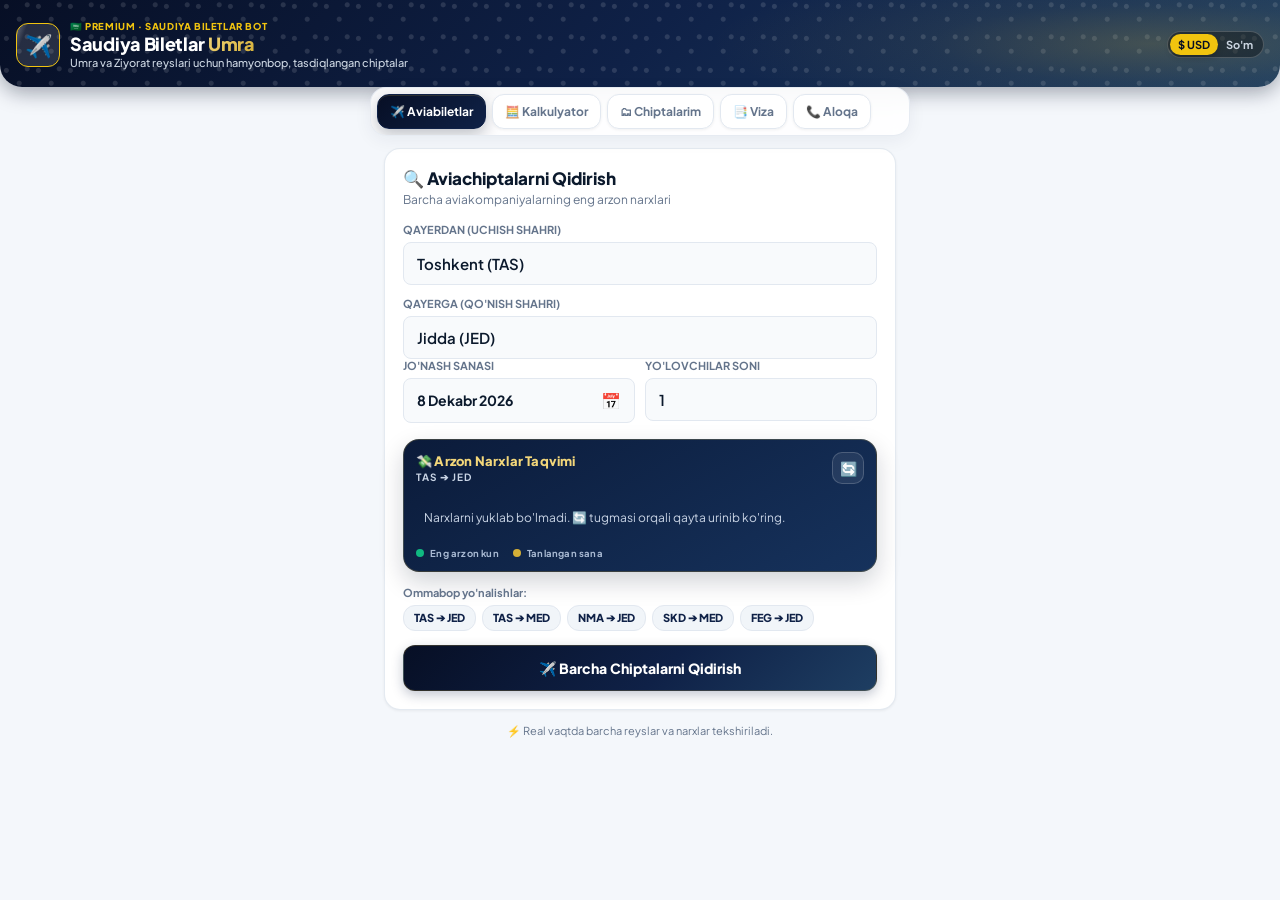
==== static/index.html @ fa8f6627 "feat: 11 aeroport avto-post, narxlar taqvimi, admin inline tugmalar va Mini App yangilanishlari 1. A" ====
<!DOCTYPE html>
<html lang="uz">
<head>
<meta charset="UTF-8">
<meta name="viewport" content="width=device-width, initial-scale=1.0, viewport-fit=cover">
<title>Saudiya Biletlar — Aviabilet & Viza</title>
<script src="https://telegram.org/js/telegram-web-app.js"></script>
<link rel="preconnect" href="https://fonts.googleapis.com">
<link rel="preconnect" href="https://fonts.gstatic.com" crossorigin>
<link href="https://fonts.googleapis.com/css2?family=Plus+Jakarta+Sans:wght@400;500;600;700;800&display=swap" rel="stylesheet">
<link rel="stylesheet" href="style.css?v=11">
</head>
<body class="tg-body">

  <!-- HEADER - Yangi Premium Dizayn v10 -->
  <header class="tg-header">
    <div class="tg-header-pattern"></div>
    <div class="tg-header-glow"></div>
    <div class="tg-header-inner">
      <div class="tg-badge">
        <span class="tg-badge-icon">✈️</span>
        <div class="tg-badge-shine"></div>
      </div>
      <div style="flex: 1;">
        <div class="tg-header-tag">🇸🇦 PREMIUM &middot; SAUDIYA BILETLAR BOT</div>
        <h1 class="tg-title">Saudiya Biletlar <span class="tg-title-gold">Umra</span></h1>
        <p class="tg-subtitle">Umra va Ziyorat reyslari uchun hamyonbop, tasdiqlangan chiptalar</p>
      </div>

      <!-- Valyuta O'zgartirgich (USD / UZS) -->
      <div class="tg-currency-toggle" id="currency-toggle" title="Valyutani almashtirish">
        <button class="tg-curr-btn active" data-curr="USD">$ USD</button>
        <button class="tg-curr-btn" data-curr="UZS">So'm</button>
      </div>
    </div>
  </header>

  <!-- 5 TA ASOSIY BO'LIM -->
  <nav class="tg-nav-tabs">
    <button class="tg-tab-btn active" data-tab="tab-search">✈️ Aviabiletlar</button>
    <button class="tg-tab-btn" data-tab="tab-calc">🧮 Kalkulyator</button>
    <button class="tg-tab-btn" data-tab="tab-orders">🗂 Chiptalarim</button>
    <button class="tg-tab-btn" data-tab="tab-visa">📑 Viza</button>
    <button class="tg-tab-btn" data-tab="tab-contacts">📞 Aloqa</button>
  </nav>

  <main id="app" class="tg-main">

    <!-- ==================== 1. AVIABILETLAR ==================== -->
    <div id="tab-search" class="tab-pane active">
      
      <!-- SCREEN 1: Qidiruv Formasi -->
      <section id="screen-search" class="tg-screen">
        <div class="tg-card">
          <div class="tg-card-header">
            <h2 class="tg-card-title">🔍 Aviachiptalarni Qidirish</h2>
            <p class="tg-text-muted">Barcha aviakompaniyalarning eng arzon narxlari</p>
          </div>

          <label class="tg-label">Qayerdan (Uchish shahri)</label>
          <div class="tg-autocomplete">
            <input id="origin" type="text" class="tg-input" placeholder="Toshkent (TAS)" autocomplete="off">
            <input type="hidden" id="origin_code" value="TAS">
            <div id="origin_suggestions" class="tg-suggestions hidden"></div>
          </div>

          <label class="tg-label">Qayerga (Qo'nish shahri)</label>
          <div class="tg-autocomplete">
            <input id="destination" type="text" class="tg-input" placeholder="Jidda (JED)" autocomplete="off">
            <input type="hidden" id="destination_code" value="JED">
            <div id="destination_suggestions" class="tg-suggestions hidden"></div>
          </div>

          <div class="tg-grid-2">
            <div>
              <label class="tg-label">Jo'nash sanasi</label>
              <div class="tg-cal-wrap" id="depart_cal_wrap">
                <button type="button" class="tg-cal-trigger" id="depart_cal_trigger" aria-label="Taqvimni ochish">
                  <span id="depart_cal_label">Sanani tanlang</span>
                  <span class="tg-cal-ico">📅</span>
                </button>
                <div class="tg-cal-dropdown hidden" id="depart_cal"></div>
                <input type="hidden" id="depart_date">
              </div>
            </div>
            <div>
              <label class="tg-label">Yo'lovchilar soni</label>
              <input id="passengers" type="number" min="1" max="9" value="1" class="tg-input">
            </div>
          </div>

          <!-- ARZON NARXLAR TAQVIMI (gorizontal) -->
          <div class="pc-wrap" id="price-calendar-wrap">
            <div class="pc-head">
              <div>
                <span class="pc-title">💸 Arzon Narxlar Taqvimi</span>
                <span class="pc-sub" id="pc-route-label">TAS ➔ JED</span>
              </div>
              <button type="button" class="pc-refresh" id="pc-refresh" title="Taqvimni yangilash">🔄</button>
            </div>
            <div class="pc-strip" id="price-calendar">
              <div class="pc-loading">⏳ Narxlar yuklanmoqda...</div>
            </div>
            <div class="pc-legend">
              <span><i class="pc-dot cheap"></i> Eng arzon kun</span>
              <span><i class="pc-dot sel"></i> Tanlangan sana</span>
            </div>
          </div>

          <!-- Tezkor tanlov tugmalari -->
          <div class="tg-quick-routes">
            <span class="tg-quick-label">Ommabop yo'nalishlar:</span>
            <div class="tg-quick-chips">
              <button type="button" class="tg-chip" onclick="setRoute('TAS', 'Toshkent', 'JED', 'Jidda')">TAS ➔ JED</button>
              <button type="button" class="tg-chip" onclick="setRoute('TAS', 'Toshkent', 'MED', 'Madina')">TAS ➔ MED</button>
              <button type="button" class="tg-chip" onclick="setRoute('NMA', 'Namangan', 'JED', 'Jidda')">NMA ➔ JED</button>
              <button type="button" class="tg-chip" onclick="setRoute('SKD', 'Samarqand', 'MED', 'Madina')">SKD ➔ MED</button>
              <button type="button" class="tg-chip" onclick="setRoute('FEG', 'Farg`ona', 'JED', 'Jidda')">FEG ➔ JED</button>
            </div>
          </div>

          <button id="btn-search" class="tg-btn-primary">
            <span>✈️ Barcha Chiptalarni Qidirish</span>
          </button>
        </div>

        <p class="tg-hint">⚡️ Real vaqtda barcha reyslar va narxlar tekshiriladi.</p>
      </section>

      <!-- SCREEN 2: Ko'p sonli chiptalar natijasi -->
      <section id="screen-results" class="tg-screen hidden">
        <div class="tg-results-header">
          <button class="tg-back" data-back="screen-search">← Qidiruvga qaytish</button>
          <div id="results-count-badge" class="tg-results-count">Mavjud reyslar</div>
        </div>

        <div id="results-list" class="tg-list"></div>

        <div id="results-empty" class="tg-empty hidden">
          <div class="empty-icon">✈️</div>
          <h3>Ushbu sanada reyslar topilmadi</h3>
          <p>Boshqa sanani tanlang yoki operatorimiz bilan bog'laning:</p>
          <a href="https://t.me/nuriddinovdfg" target="_blank" class="tg-btn-secondary" style="display:inline-block; margin-top:12px; text-decoration:none;">💬 Adminga Yozish (@nuriddinovdfg)</a>
        </div>
      </section>

      <!-- SCREEN 3: Pasport -->
      <section id="screen-passport" class="tg-screen hidden">
        <button class="tg-back" data-back="screen-results">← Reyslarga qaytish</button>
        <div class="tg-card" id="selected-flight-summary"></div>

        <div class="tg-card">
          <h2 class="tg-card-title">🛂 Yo'lovchi Pasport Ma'lumotlari</h2>
          <p class="tg-text-muted" style="margin-bottom: 12px;">Xorijga chiqish (zagran) pasportingizni kiriting:</p>

          <div class="tg-grid-2">
            <div>
              <label class="tg-label">Ism (Lotincha)</label>
              <input id="p_first_name" class="tg-input" placeholder="ALISHER" style="text-transform: uppercase;">
            </div>
            <div>
              <label class="tg-label">Familiya (Lotincha)</label>
              <input id="p_last_name" class="tg-input" placeholder="QODIROV" style="text-transform: uppercase;">
            </div>
          </div>

          <div class="tg-grid-2">
            <div>
              <label class="tg-label">Pasport seriya/raqam</label>
              <input id="p_number" class="tg-input" placeholder="FA1234567" style="text-transform: uppercase;">
            </div>
            <div>
              <label class="tg-label">Tug'ilgan yil</label>
              <input id="p_birth_year" type="number" class="tg-input" placeholder="1990">
            </div>
          </div>

          <label class="tg-label">Pasport amal qilish muddati</label>
          <div class="tg-cal-wrap" id="expiry_cal_wrap">
            <button type="button" class="tg-cal-trigger" id="expiry_cal_trigger" aria-label="Pasport muddati taqvimi">
              <span id="expiry_cal_label">Sanani tanlang</span>
              <span class="tg-cal-ico">📅</span>
            </button>
            <div class="tg-cal-dropdown hidden" id="expiry_cal"></div>
            <input type="hidden" id="p_expiry">
          </div>

          <button id="btn-to-payment" class="tg-btn-primary">Davom etish (To'lovga o'tish) ➔</button>
        </div>
      </section>

      <!-- SCREEN 4: To'lov -->
      <section id="screen-payment" class="tg-screen hidden">
        <button class="tg-back" data-back="screen-passport">← Pasportga qaytish</button>
        <div class="tg-card">
          <h2 class="tg-card-title">💳 To'lovni Amalga Oshirish</h2>
          <p class="tg-text">Quyidagi karta hisobiga to'lov qiling va chek skrinshotini yuklang:</p>
          
          <div class="card-3d-scene" id="card-3d-scene">
            <div class="card-3d" id="card-3d">
              <div class="card-3d-shine"></div>
              <div class="card-3d-top">
                <span class="card-3d-bank">SAUDIYA BILETLAR</span>
                <span class="card-3d-scheme">UZCARD / HUMO</span>
              </div>
              <div class="card-3d-chip-row">
                <div class="card-3d-chip"></div>
                <div class="card-3d-wave" aria-hidden="true">
                  <span></span><span></span><span></span>
                </div>
              </div>
              <div class="card-3d-number" id="card-number">8600 0000 0000 0000</div>
              <div class="card-3d-bottom">
                <div>
                  <div class="card-3d-mini">KARTA EGASI</div>
                  <div class="card-3d-owner" id="card-owner">SAUDIYA BILETLAR</div>
                </div>
                <div class="card-3d-valid">
                  <div class="card-3d-mini">AMAL QILADI</div>
                  <div>12/30</div>
                </div>
              </div>
            </div>
          </div>
          <p class="tg-hint" style="margin-top:8px;">Kartani barmoq bilan siljitib 3D ko‘rinishda ko‘ring.</p>

          <!-- KARTA RAQAMINI NUSXALASH -->
          <div class="copy-row">
            <div class="copy-field">
              <span class="copy-label">KARTA RAQAMI</span>
              <strong id="copy-card-number">8600 0000 0000 0000</strong>
            </div>
            <button type="button" class="copy-btn" id="btn-copy-card">📋 Nusxalash</button>
          </div>
          <div class="copy-row" style="margin-top:8px;">
            <div class="copy-field">
              <span class="copy-label">KARTA EGASI</span>
              <strong id="copy-card-owner">SAUDIYA BILETLAR</strong>
            </div>
            <button type="button" class="copy-btn ghost" id="btn-copy-owner">📋 Nusxalash</button>
          </div>
          <p id="copy-toast" class="copy-toast hidden">✅ Karta raqami nusxalandi!</p>

          <label class="tg-label">To'lov cheki (Skrinshot)</label>
          <input id="payment_file" type="file" accept="image/*" class="tg-input">
          <img id="payment_preview" class="tg-preview hidden">

          <button id="btn-submit-order" class="tg-btn-primary">✅ Buyurtmani Tasdiqlashga Yuborish</button>
        </div>
      </section>

      <!-- SCREEN 5: Muvaffaqiyat -->
      <section id="screen-success" class="tg-screen hidden">
        <div class="tg-card tg-success">
          <div class="tg-success-icon">🎉</div>
          <h2 class="tg-card-title">Buyurtmangiz Qabul Qilindi!</h2>
          <p class="tg-text">Buyurtma raqamingiz: <strong>#<span id="success-order-id"></span></strong></p>
          <p class="tg-text-muted" style="margin: 12px 0;">To'lov tasdiqlangandan so'ng xalqaro elektron PDF chiptangiz ushbu bot orqali yuboriladi.</p>
          <button id="btn-new-order" class="tg-btn-secondary">🔄 Yangi Qidiruv</button>
        </div>
      </section>

    </div>

    <!-- ==================== 2. VALYUTA & NARX KALKULYATORI ==================== -->
    <div id="tab-calc" class="tab-pane">
      <div class="tg-card">
        <div class="tg-card-header">
          <h2 class="tg-card-title">🧮 Narx & Valyuta Hisoblagich</h2>
          <p class="tg-text-muted">Chipta narxi, valyuta kursi va yo'lovchilar soni bo'yicha jami summani hisoblang</p>
        </div>

        <!-- 1. USD NARXI (Tepada) -->
        <label class="tg-label">Chipta narxi ($ USD)</label>
        <input id="calc_price" type="number" min="0" step="1" class="tg-input" value="380" placeholder="380" oninput="calculateCustomFare()">

        <!-- 2. SO'M KURSI (O'rtada) -->
        <label class="tg-label">1 USD ning so'm kursi (UZS)</label>
        <input id="calc_rate" type="number" min="0" step="10" class="tg-input" value="12850" placeholder="12850" oninput="calculateCustomFare()">

        <!-- 3. YO'LOVCHILAR SONI (Eng pastida) -->
        <label class="tg-label">Yo'lovchilar soni</label>
        <input id="calc_passengers" type="number" min="1" max="100" class="tg-input" value="1" placeholder="1" oninput="calculateCustomFare()">

        <div class="tg-calc-result-box">
          <div class="tg-calc-row">
            <span>Jami summa ($ USD):</span>
            <strong id="calc-res-usd" style="color: var(--accent-gold); font-size: 20px;">$380</strong>
          </div>
          <div class="tg-calc-row">
            <span>Jami summa (So'mda):</span>
            <strong id="calc-res-uzs" style="color: #fff; font-size: 22px;">4 883 000 UZS</strong>
          </div>
        </div>

        <p class="tg-hint">Kurs Markaziy Bankning taxminiy o'rtacha kursi bo'yicha ko'rsatilmoqda.</p>
      </div>
    </div>

    <!-- ==================== 3. MENING CHIPTALARIM ==================== -->
    <div id="tab-orders" class="tab-pane">
      <div class="tg-card-header flex-between">
        <h2 class="tg-section-title">🗂 Mening Buyurtmalarim</h2>
        <button class="tg-btn-secondary" style="width: auto; padding: 6px 12px; font-size: 11px;" onclick="loadUserOrders()">🔄 Yangilash</button>
      </div>
      
      <div id="user-orders-list" class="tg-list"></div>
      <div id="user-orders-empty" class="tg-empty hidden">
        <div class="empty-icon">📭</div>
        <h3>Hozircha buyurtmalaringiz yo'q</h3>
        <p>Aviachipta xarid qilish uchun «Aviabiletlar» bo'limiga o'ting.</p>
      </div>
    </div>

    <!-- ==================== 4. VIZA XIZMATI ==================== -->
    <div id="tab-visa" class="tab-pane">
      <div class="tg-section-header">
        <h2 class="tg-section-title">📑 Saudiya Viza Xizmatlari</h2>
        <p class="tg-section-desc">Tezkor, rasmiy va kafolatlangan viza rasmiylashtirish</p>
      </div>

      <div class="tg-service-card">
        <div class="tg-srv-info">
          <h3>📌 1 Yillik Multi Turistik Viza</h3>
          <p>⏳ Amal qilish muddati: <strong>1 yil (har safar 90 kungacha)</strong></p>
          <p>⏱ Tayyor bo'lish vaqti: <strong>24 – 48 soat ichida</strong></p>
          <p>📄 Kerakli hujjat: Zagran pasport nusxasi va rasm</p>
        </div>
        <div class="tg-srv-action">
          <a href="https://t.me/nuriddinovdfg?text=Assalomu%20alaykum!%201%20yillik%20Multi-viza%20rasmiylashtirmoqchiman" target="_blank" class="tg-btn-primary">✍️ Rasmiylashtirish</a>
        </div>
      </div>

      <div class="tg-service-card">
        <div class="tg-srv-info">
          <h3>📌 Rasmiy Umra Vizasi (Nusuk)</h3>
          <p>⏳ Amal qilish muddati: <strong>90 kunlik rasmiy ziyorat</strong></p>
          <p>⏱ Tayyor bo'lish vaqti: <strong>1 – 3 ish kuni</strong></p>
          <p>📄 Kerakli hujjat: Pasport, tibbiy sug'urta va rasm</p>
        </div>
        <div class="tg-srv-action">
          <a href="https://t.me/nuriddinovdfg?text=Assalomu%20alaykum!%20Rasmiy%20Umra%20vizasi%20rasmiylashtirmoqchiman" target="_blank" class="tg-btn-primary">✍️ Rasmiylashtirish</a>
        </div>
      </div>
    </div>

    <!-- ==================== 5. BOG'LANISH / ALOQA ==================== -->
    <div id="tab-contacts" class="tab-pane">
      <div class="tg-card">
        <h2 class="tg-card-title">📞 Biz Bilan Bog'lanish</h2>
        <p class="tg-text-muted" style="margin-bottom: 16px;">Savollaringiz bormi yoki bilet band qilmoqchimisiz? Operatorimiz 24/7 aloqada!</p>

        <div class="tg-contact-item">
          <div class="tg-contact-icon">👤</div>
          <div>
            <span class="tg-contact-label">BOSH OPERATOR / ADMIN</span>
            <strong>@nuriddinovdfg</strong>
          </div>
        </div>

        <div class="tg-contact-item">
          <div class="tg-contact-icon">🤖</div>
          <div>
            <span class="tg-contact-label">RASMIY TELEGRAM BOT</span>
            <strong>@Saudiya_Biletlarbot</strong>
          </div>
        </div>

        <a href="https://t.me/nuriddinovdfg" target="_blank" class="tg-btn-primary" style="display:block; text-align:center; text-decoration:none; margin-top:20px;">
          💬 To'g'ridan-to'g'ri Adminga Yozish (@nuriddinovdfg)
        </a>
      </div>
    </div>

  </main>

  <!-- Boarding pass modal -->
  <div id="bp-modal" class="bp-modal hidden" onclick="if(event.target===this) closeBoardingPass()">
    <div class="bp-modal-inner">
      <button type="button" class="bp-modal-close" onclick="closeBoardingPass()">✕</button>
      <div id="bp-modal-body"></div>
    </div>
  </div>

  <script src="app.js?v=11"></script>
</body>
</html>
---- static/style.css ----
:root {
  --primary: #0F2147;
  --primary-dark: #070F25;
  --primary-light: #1E3E62;
  --accent: #F1C40F;
  --accent-gold: #D4AF37;
  --accent-light: #FFF8E1;
  --bg-page: #0B1426;
  --bg-card: #132238;
  --text-dark: #0B192C;
  --text-muted: #64748B;
  --border-color: #E2E8F0;
  --danger: #EF4444;
  --success: #10B981;
  --radius-lg: 16px;
  --radius-md: 12px;
  --radius-sm: 8px;
  --shadow-sm: 0 1px 3px rgba(0,0,0,0.06);
  --shadow-md: 0 8px 20px rgba(0,0,0,0.08);
}

* {
  box-sizing: border-box;
  margin: 0;
  padding: 0;
  font-family: 'Plus Jakarta Sans', -apple-system, BlinkMacSystemFont, sans-serif;
  -webkit-tap-highlight-color: transparent;
}

body.tg-body {
  background-color: var(--tg-theme-bg-color, #F4F7FB);
  color: var(--tg-theme-text-color, var(--text-dark));
  min-height: 100vh;
  padding-bottom: 40px;
}

.hidden { display: none !important; }
.flex-between { display: flex; justify-content: space-between; align-items: center; }

/* ==================== HEADER ==================== */
.tg-header {
  position: relative;
  overflow: hidden;
  background: linear-gradient(135deg, #070F25 0%, #0F2147 50%, #1E3E62 100%);
  padding: 20px 16px 18px;
  color: #fff;
  border-bottom-left-radius: 22px;
  border-bottom-right-radius: 22px;
  box-shadow: 0 6px 20px rgba(7, 15, 37, 0.35);
}

.tg-header-pattern {
  position: absolute;
  inset: 0;
  opacity: 0.12;
  background-image: radial-gradient(circle at 20% 20%, #fff 0 2px, transparent 3px),
                    radial-gradient(circle at 60% 60%, #fff 0 2px, transparent 3px),
                    radial-gradient(circle at 85% 15%, #fff 0 2px, transparent 3px);
  background-size: 32px 32px;
}

.tg-header-inner {
  position: relative;
  display: flex;
  align-items: center;
  gap: 10px;
}

.tg-badge {
  width: 44px;
  height: 44px;
  flex-shrink: 0;
  background: rgba(255,255,255,0.12);
  border: 1.5px solid var(--accent);
  border-radius: 12px;
  display: flex;
  align-items: center;
  justify-content: center;
}
.tg-badge-icon { font-size: 22px; }

.tg-header-tag {
  font-size: 9.5px;
  font-weight: 800;
  color: var(--accent);
  letter-spacing: 0.6px;
}
.tg-title {
  margin: 0;
  font-size: 18px;
  font-weight: 800;
  letter-spacing: -0.3px;
  color: #fff;
}
.tg-subtitle {
  margin: 1px 0 0;
  font-size: 11px;
  font-weight: 500;
  color: #CBD5E1;
}

/* CURRENCY TOGGLE */
.tg-currency-toggle {
  display: flex;
  background: rgba(0,0,0,0.35);
  border: 1px solid rgba(255,255,255,0.2);
  border-radius: 20px;
  padding: 2px;
}
.tg-curr-btn {
  background: transparent;
  border: none;
  color: #CBD5E1;
  font-size: 11px;
  font-weight: 700;
  padding: 4px 8px;
  border-radius: 16px;
  cursor: pointer;
  transition: all 0.15s;
}
.tg-curr-btn.active {
  background: var(--accent);
  color: #070F25;
  box-shadow: 0 2px 6px rgba(0,0,0,0.2);
}

/* ==================== NAVIGATION TABS ==================== */
.tg-nav-tabs {
  display: flex;
  gap: 6px;
  padding: 12px 14px 4px;
  max-width: 540px;
  margin: 0 auto;
  overflow-x: auto;
  scrollbar-width: none;
}
.tg-nav-tabs::-webkit-scrollbar { display: none; }

.tg-tab-btn {
  flex-shrink: 0;
  padding: 9px 12px;
  border-radius: 12px;
  border: 1px solid var(--border-color);
  background: var(--tg-theme-secondary-bg-color, #FFFFFF);
  color: var(--tg-theme-hint-color, var(--text-muted));
  font-size: 12px;
  font-weight: 700;
  cursor: pointer;
  transition: all 0.2s;
  text-align: center;
  box-shadow: var(--shadow-sm);
  white-space: nowrap;
}
.tg-tab-btn.active {
  background: var(--primary);
  color: #fff;
  border-color: var(--primary);
  box-shadow: 0 3px 10px rgba(15, 33, 71, 0.25);
}

/* ==================== MAIN ==================== */
.tg-main {
  padding: 12px 14px;
  max-width: 540px;
  margin: 0 auto;
}

.tab-pane { display: none; }
.tab-pane.active { display: block; animation: fadeIn 0.2s ease; }

@keyframes fadeIn {
  from { opacity: 0; transform: translateY(4px); }
  to { opacity: 1; transform: translateY(0); }
}

/* ==================== CARDS & INPUTS ==================== */
.tg-card {
  background: var(--tg-theme-secondary-bg-color, #FFFFFF);
  border-radius: var(--radius-lg);
  padding: 18px;
  margin-bottom: 14px;
  border: 1px solid var(--border-color);
  box-shadow: var(--shadow-sm);
  color: var(--tg-theme-text-color, var(--text-dark));
}

.tg-card-header { margin-bottom: 14px; }
.tg-card-title, .tg-section-title {
  font-size: 17px;
  font-weight: 800;
  color: var(--tg-theme-text-color, var(--text-dark));
  margin-bottom: 3px;
}

.tg-label {
  display: block;
  font-size: 11px;
  font-weight: 700;
  text-transform: uppercase;
  color: var(--tg-theme-hint-color, var(--text-muted));
  margin: 12px 0 6px;
}
.tg-label:first-child { margin-top: 0; }

.tg-input, .tg-select {
  width: 100%;
  padding: 11px 13px;
  border-radius: var(--radius-sm);
  border: 1.5px solid var(--border-color);
  background: var(--tg-theme-bg-color, #F8FAFC);
  color: var(--tg-theme-text-color, var(--text-dark));
  font-size: 15px;
  font-weight: 600;
  outline: none;
  transition: border-color 0.2s, background 0.2s;
}
.tg-input:focus, .tg-select:focus {
  border-color: var(--primary-light);
  background: #fff;
  color: #0B192C;
}

.tg-grid-2 {
  display: grid;
  grid-template-columns: 1fr 1fr;
  gap: 10px;
}

/* QUICK ROUTE CHIPS */
.tg-quick-routes { margin: 14px 0 10px; }
.tg-quick-label {
  display: block;
  font-size: 11px;
  font-weight: 700;
  color: var(--tg-theme-hint-color, var(--text-muted));
  margin-bottom: 6px;
}
.tg-quick-chips { display: flex; flex-wrap: wrap; gap: 6px; }
.tg-chip {
  background: #F1F5F9;
  border: 1px solid var(--border-color);
  color: var(--primary);
  font-size: 11px;
  font-weight: 800;
  padding: 5px 10px;
  border-radius: 12px;
  cursor: pointer;
}
.tg-chip:hover { background: var(--primary); color: #fff; }

/* BUTTONS */
.tg-btn-primary {
  width: 100%;
  margin-top: 14px;
  padding: 13px;
  border: none;
  border-radius: var(--radius-md);
  background: linear-gradient(135deg, var(--primary-dark) 0%, var(--primary) 100%);
  color: #fff;
  font-size: 14px;
  font-weight: 800;
  cursor: pointer;
  box-shadow: 0 4px 12px rgba(15, 33, 71, 0.25);
  display: flex;
  align-items: center;
  justify-content: center;
  text-decoration: none;
}
.tg-btn-primary:active { opacity: 0.9; transform: translateY(1px); }

.tg-btn-secondary {
  width: 100%;
  padding: 10px;
  border: 1.5px solid var(--primary);
  border-radius: var(--radius-md);
  background: transparent;
  color: var(--primary);
  font-size: 13px;
  font-weight: 800;
  cursor: pointer;
  text-align: center;
}

.tg-back {
  background: none;
  border: none;
  color: var(--primary);
  font-size: 13px;
  font-weight: 800;
  cursor: pointer;
  padding: 4px 0;
}

.tg-hint { text-align: center; font-size: 11px; color: var(--tg-theme-hint-color, var(--text-muted)); margin-top: 10px; }
.tg-text-muted { font-size: 12px; color: var(--tg-theme-hint-color, var(--text-muted)); line-height: 1.4; }
.tg-text { font-size: 13.5px; line-height: 1.5; color: var(--tg-theme-text-color, #334155); }

/* ==================== FULL FLIGHT CARDS ==================== */
.tg-results-header {
  display: flex;
  justify-content: space-between;
  align-items: center;
  margin-bottom: 12px;
}
.tg-results-count {
  font-size: 11px;
  font-weight: 800;
  color: var(--primary);
  background: #E2E8F0;
  padding: 4px 10px;
  border-radius: 12px;
}

.tg-list { display: flex; flex-direction: column; gap: 12px; }

.tg-flight-card {
  background: var(--tg-theme-secondary-bg-color, #FFFFFF);
  border-radius: var(--radius-lg);
  padding: 16px;
  border: 1px solid var(--border-color);
  box-shadow: var(--shadow-sm);
  position: relative;
  overflow: hidden;
  border-left: 4px solid var(--primary);
}

.tg-flight-header {
  display: flex;
  justify-content: space-between;
  align-items: flex-start;
  margin-bottom: 10px;
}

.tg-flight-airline { display: flex; align-items: center; gap: 8px; }
.tg-airline-name { font-size: 13.5px; font-weight: 800; color: var(--tg-theme-text-color, var(--text-dark)); }
.tg-flight-num {
  font-size: 11px;
  color: var(--text-muted);
  background: #F1F5F9;
  padding: 2px 6px;
  border-radius: 6px;
  font-weight: 700;
}

.tg-flight-price-box { text-align: right; }
.tg-flight-price { font-size: 20px; font-weight: 800; color: var(--primary); }
.tg-flight-price-label { font-size: 10px; color: var(--text-muted); }

.tg-flight-route-box {
  display: flex;
  align-items: center;
  justify-content: space-between;
  background: var(--tg-theme-bg-color, #F8FAFC);
  padding: 10px 12px;
  border-radius: var(--radius-md);
  margin-bottom: 10px;
}
.tg-route-point { text-align: left; }
.tg-route-point.right { text-align: right; }
.tg-point-city { font-size: 14px; font-weight: 800; color: var(--tg-theme-text-color, var(--text-dark)); }
.tg-point-time { font-size: 12px; font-weight: 700; color: var(--primary); }

.tg-route-middle { text-align: center; }
.tg-route-duration { font-size: 10px; color: var(--text-muted); font-weight: 700; margin-bottom: 2px; }
.tg-route-line {
  display: flex;
  align-items: center;
  gap: 4px;
  color: var(--accent-gold);
  font-size: 12px;
  font-weight: 800;
}

.tg-flight-details-grid {
  display: grid;
  grid-template-columns: 1fr 1fr;
  gap: 6px;
  margin-bottom: 12px;
  font-size: 11.5px;
}
.tg-f-detail { display: flex; align-items: center; gap: 6px; color: var(--tg-theme-hint-color, #475569); }
.tg-f-detail strong { color: var(--tg-theme-text-color, var(--text-dark)); }

.tg-badge-tag {
  display: inline-block;
  font-size: 9.5px;
  font-weight: 800;
  text-transform: uppercase;
  padding: 2px 7px;
  border-radius: 6px;
  margin-bottom: 6px;
}
.tag-agency { background: #DCFCE7; color: #15803D; }
.tag-hot { background: #FEF3C7; color: #D97706; }

/* ==================== CALCULATOR ==================== */
.tg-calc-result-box {
  background: linear-gradient(135deg, #070F25 0%, #0F2147 100%);
  color: #fff;
  padding: 16px;
  border-radius: var(--radius-md);
  margin-top: 16px;
  box-shadow: 0 4px 12px rgba(7, 15, 37, 0.3);
  border: 1px solid rgba(255, 255, 255, 0.1);
}
.tg-calc-row {
  display: flex;
  justify-content: space-between;
  align-items: center;
  margin-bottom: 8px;
}
.tg-calc-row:last-child { margin-bottom: 0; }
.tg-calc-row span { font-size: 13px; color: #CBD5E1; }

/* ==================== USER ORDERS ==================== */
.tg-user-order-card {
  background: var(--tg-theme-secondary-bg-color, #FFFFFF);
  border-radius: var(--radius-lg);
  padding: 14px 16px;
  border: 1px solid var(--border-color);
  box-shadow: var(--shadow-sm);
  border-left: 4px solid var(--primary);
}
.tg-order-status-badge {
  font-size: 10.5px;
  font-weight: 800;
  padding: 3px 8px;
  border-radius: 12px;
}
.st-new { background: #FEF3C7; color: #B45309; }
.st-confirmed { background: #DCFCE7; color: #15803D; }
.st-rejected { background: #FEE2E2; color: #DC2626; }

/* ==================== SERVICES & CONTACTS ==================== */
.tg-service-card {
  background: var(--tg-theme-secondary-bg-color, #FFFFFF);
  border-radius: var(--radius-lg);
  padding: 16px;
  margin-bottom: 12px;
  border: 1px solid var(--border-color);
  box-shadow: var(--shadow-sm);
  display: flex;
  justify-content: space-between;
  align-items: center;
  flex-wrap: wrap;
  gap: 12px;
}
.tg-srv-info h3 { font-size: 14.5px; font-weight: 800; margin-bottom: 4px; color: var(--tg-theme-text-color, var(--text-dark)); }
.tg-srv-info p { font-size: 12px; color: var(--tg-theme-hint-color, var(--text-muted)); margin-bottom: 2px; }
.tg-srv-action { text-align: right; }

.tg-contact-item {
  display: flex;
  align-items: center;
  gap: 12px;
  padding: 12px 0;
  border-bottom: 1px solid var(--border-color);
}
.tg-contact-item:last-of-type { border-bottom: none; }
.tg-contact-icon {
  font-size: 22px;
  width: 42px;
  height: 42px;
  background: #F1F5F9;
  border-radius: 10px;
  display: flex;
  align-items: center;
  justify-content: center;
}
.tg-contact-label { display: block; font-size: 10px; font-weight: 700; color: var(--tg-theme-hint-color, var(--text-muted)); }

/* ==================== AUTOCOMPLETE & PAYMENT ==================== */
.tg-autocomplete { position: relative; }
.tg-suggestions {
  position: absolute;
  top: calc(100% + 4px);
  left: 0; right: 0;
  background: #fff;
  border: 1.5px solid var(--border-color);
  border-radius: var(--radius-sm);
  max-height: 220px;
  overflow-y: auto;
  z-index: 50;
  box-shadow: var(--shadow-md);
}
.tg-suggestion-item {
  padding: 10px 12px;
  font-size: 13px;
  cursor: pointer;
  border-bottom: 1px solid #F1F5F9;
  display: flex;
  align-items: center;
  gap: 6px;
  color: #0B192C;
}
.tg-suggestion-item:hover { background: #F8FAFC; }
.tg-suggestion-code { font-weight: 800; color: var(--primary); }

.tg-card-box {
  background: linear-gradient(135deg, #070F25 0%, #0F2147 100%);
  color: #fff;
  padding: 16px;
  border-radius: var(--radius-md);
  margin: 12px 0 16px;
  box-shadow: 0 4px 12px rgba(7, 15, 37, 0.35);
}
.tg-card-chip { font-size: 11px; font-weight: 700; color: var(--accent); margin-bottom: 8px; }
.tg-card-number { font-size: 18px; font-weight: 800; letter-spacing: 2px; margin-bottom: 6px; }
.tg-card-owner { font-size: 11.5px; opacity: 0.8; }
.tg-preview { width: 100%; max-height: 180px; object-fit: cover; border-radius: 8px; margin-top: 8px; }

.tg-success { text-align: center; padding: 24px; }
.tg-success-icon { font-size: 48px; margin-bottom: 8px; }
.tg-empty { text-align: center; padding: 36px 14px; background: var(--tg-theme-secondary-bg-color, #fff); border-radius: var(--radius-lg); }
.empty-icon { font-size: 40px; margin-bottom: 8px; }

/* ==================== CUSTOM CALENDAR ==================== */
.tg-cal-wrap { position: relative; }
.tg-cal-trigger {
  width: 100%;
  display: flex;
  align-items: center;
  justify-content: space-between;
  padding: 11px 13px;
  border-radius: var(--radius-sm);
  border: 1.5px solid var(--border-color);
  background: var(--tg-theme-bg-color, #F8FAFC);
  color: var(--tg-theme-text-color, var(--text-dark));
  font-size: 14px;
  font-weight: 700;
  cursor: pointer;
  text-align: left;
}
.tg-cal-trigger.open { border-color: var(--primary-light); background: #fff; }
.tg-cal-ico { font-size: 16px; }
.tg-cal-dropdown {
  position: absolute;
  top: calc(100% + 6px);
  left: 0;
  z-index: 80;
  width: min(320px, 92vw);
  background: #fff;
  border: 1px solid var(--border-color);
  border-radius: 16px;
  box-shadow: 0 16px 40px rgba(7, 15, 37, 0.18);
  padding: 12px;
  color: #0B192C;
}
.tg-cal-head {
  display: flex;
  align-items: center;
  justify-content: space-between;
  margin-bottom: 10px;
}
.tg-cal-head strong { font-size: 14px; font-weight: 800; }
.tg-cal-nav {
  width: 32px; height: 32px;
  border: none; border-radius: 10px;
  background: #F1F5F9;
  color: var(--primary);
  font-size: 16px; font-weight: 800;
  cursor: pointer;
}
.tg-cal-week, .tg-cal-grid {
  display: grid;
  grid-template-columns: repeat(7, 1fr);
  gap: 4px;
}
.tg-cal-week span {
  text-align: center;
  font-size: 10px;
  font-weight: 800;
  color: #94A3B8;
  padding: 4px 0;
}
.tg-cal-day {
  height: 34px;
  border: none;
  border-radius: 10px;
  background: transparent;
  font-size: 12px;
  font-weight: 700;
  color: #0F172A;
  cursor: pointer;
}
.tg-cal-day:hover:not(:disabled) { background: #EEF2FF; }
.tg-cal-day.muted { color: #CBD5E1; }
.tg-cal-day.today { box-shadow: inset 0 0 0 1.5px var(--accent); }
.tg-cal-day.selected { background: var(--primary); color: #fff; }
.tg-cal-day:disabled { color: #E2E8F0; cursor: not-allowed; }

/* ==================== 3D PAYMENT CARD ==================== */
.card-3d-scene {
  perspective: 1100px;
  margin: 14px 0 8px;
}
.card-3d {
  position: relative;
  width: 100%;
  aspect-ratio: 1.62 / 1;
  border-radius: 18px;
  padding: 18px 20px 16px;
  color: #fff;
  background:
    radial-gradient(120% 80% at 0% 0%, rgba(243, 215, 122, 0.28), transparent 42%),
    radial-gradient(90% 70% at 100% 100%, rgba(30, 62, 98, 0.9), transparent 50%),
    linear-gradient(135deg, #070F25 0%, #0F2147 48%, #1E3E62 100%);
  box-shadow: 0 18px 36px rgba(7, 15, 37, 0.38), inset 0 0 0 1px rgba(212, 175, 55, 0.35);
  transform-style: preserve-3d;
  transition: transform 0.12s ease-out;
  overflow: hidden;
  user-select: none;
}
.card-3d-shine {
  pointer-events: none;
  position: absolute;
  inset: -40%;
  background: linear-gradient(115deg, transparent 35%, rgba(255,255,255,0.18) 50%, transparent 65%);
  transform: translateX(-20%) rotate(8deg);
}
.card-3d-top, .card-3d-bottom, .card-3d-chip-row, .card-3d-number {
  position: relative;
  z-index: 1;
}
.card-3d-top {
  display: flex;
  justify-content: space-between;
  font-size: 11px;
  font-weight: 800;
  letter-spacing: 0.6px;
  color: var(--accent);
}
.card-3d-scheme { color: rgba(255,255,255,0.8); font-size: 10px; }
.card-3d-chip-row {
  display: flex;
  align-items: center;
  gap: 10px;
  margin: 18px 0 14px;
}
.card-3d-chip {
  width: 42px;
  height: 32px;
  border-radius: 6px;
  background:
    linear-gradient(180deg, #F6E27A 0%, #C9A227 45%, #F3D77A 100%);
  box-shadow: inset 0 0 0 1px rgba(80, 50, 0, 0.25);
  position: relative;
}
.card-3d-chip::before {
  content: "";
  position: absolute;
  inset: 7px 4px;
  border: 1px solid rgba(80, 50, 0, 0.28);
  border-radius: 3px;
}
.card-3d-wave { display: flex; gap: 3px; align-items: flex-end; height: 22px; }
.card-3d-wave span {
  display: block;
  width: 8px;
  border: 2px solid rgba(255,255,255,0.7);
  border-left: none;
  border-bottom: none;
  border-radius: 0 10px 0 0;
}
.card-3d-wave span:nth-child(1) { height: 8px; }
.card-3d-wave span:nth-child(2) { height: 14px; }
.card-3d-wave span:nth-child(3) { height: 20px; }
.card-3d-number {
  font-size: clamp(16px, 5vw, 22px);
  font-weight: 800;
  letter-spacing: 2.4px;
  margin-bottom: 16px;
  cursor: pointer;
}
.card-3d-bottom {
  display: flex;
  justify-content: space-between;
  align-items: flex-end;
  font-size: 13px;
  font-weight: 800;
}
.card-3d-mini {
  font-size: 8px;
  letter-spacing: 0.8px;
  color: rgba(255,255,255,0.55);
  margin-bottom: 3px;
  font-weight: 700;
}

/* ==================== BOARDING PASS ==================== */
.bp-ticket {
  position: relative;
  display: grid;
  grid-template-columns: 1fr 92px;
  background: linear-gradient(160deg, #0B1B3A 0%, #16325C 100%);
  color: #fff;
  border-radius: 18px;
  overflow: hidden;
  box-shadow: 0 12px 28px rgba(7, 15, 37, 0.28);
  margin-bottom: 12px;
}
.bp-ticket.pending { filter: saturate(0.75); }
.bp-main { padding: 14px 14px 12px; }
.bp-kicker {
  display: flex;
  justify-content: space-between;
  font-size: 9px;
  font-weight: 800;
  letter-spacing: 0.7px;
  color: #F3D77A;
  margin-bottom: 8px;
}
.bp-route {
  display: flex;
  align-items: center;
  justify-content: space-between;
  margin-bottom: 10px;
}
.bp-iata { font-size: 26px; font-weight: 800; letter-spacing: -0.5px; line-height: 1; }
.bp-city { font-size: 10px; color: #C9D4E5; margin-top: 3px; font-weight: 600; }
.bp-plane {
  flex: 1;
  text-align: center;
  color: #D4AF37;
  font-size: 12px;
  padding: 0 8px;
}
.bp-plane::before, .bp-plane::after {
  content: "";
  display: inline-block;
  width: 18px;
  height: 1px;
  background: #D4AF37;
  vertical-align: middle;
  margin: 0 4px;
}
.bp-grid {
  display: grid;
  grid-template-columns: 1fr 1fr 1fr;
  gap: 8px 6px;
}
.bp-cell span {
  display: block;
  font-size: 8px;
  letter-spacing: 0.5px;
  color: #9FB0C8;
  font-weight: 700;
}
.bp-cell strong { font-size: 12px; font-weight: 800; }
.bp-stub {
  background: #F7F1E3;
  color: #0B1B3A;
  padding: 12px 8px;
  display: flex;
  flex-direction: column;
  align-items: center;
  justify-content: space-between;
  text-align: center;
  border-left: 2px dashed rgba(11, 27, 58, 0.18);
}
.bp-stub-title { font-size: 8px; font-weight: 800; letter-spacing: 0.6px; color: #8A6A12; }
.bp-stub-seat { font-size: 22px; font-weight: 800; }
.bp-stub-gate { font-size: 11px; font-weight: 800; }
.bp-bars {
  width: 68px;
  height: 28px;
  background: repeating-linear-gradient(
    90deg,
    #0B1B3A 0 2px,
    transparent 2px 4px,
    #0B1B3A 4px 5px,
    transparent 5px 7px,
    #0B1B3A 7px 10px,
    transparent 10px 12px
  );
}
.bp-status {
  margin-top: 10px;
  display: inline-block;
  font-size: 10px;
  font-weight: 800;
  padding: 3px 8px;
  border-radius: 999px;
  background: rgba(243, 215, 122, 0.16);
  color: #F3D77A;
}
.bp-status.ok { background: rgba(16,185,129,0.18); color: #6EE7B7; }
.bp-status.bad { background: rgba(239,68,68,0.18); color: #FCA5A5; }
.bp-modal {
  position: fixed;
  inset: 0;
  background: rgba(7, 15, 37, 0.62);
  z-index: 120;
  display: flex;
  align-items: center;
  justify-content: center;
  padding: 16px;
}
.bp-modal-inner {
  width: min(520px, 100%);
  position: relative;
}
.bp-modal-close {
  position: absolute;
  right: 8px;
  top: -34px;
  background: #fff;
  border: none;
  width: 28px;
  height: 28px;
  border-radius: 50%;
  font-weight: 800;
  cursor: pointer;
}

/* ==================== YANGI PREMIUM DIZAYN v10 — Oxirgi yangiliklar ==================== */
.tg-header-glow {
  position: absolute;
  top: -40%;
  right: -25%;
  width: 70%;
  height: 180%;
  background: radial-gradient(ellipse at center, rgba(212,175,55,0.22) 0%, rgba(212,175,55,0.06) 35%, transparent 70%);
  pointer-events: none;
}
.tg-badge { position: relative; overflow: hidden; }
.tg-badge-shine {
  position: absolute;
  inset: -60%;
  background: linear-gradient(110deg, transparent 42%, rgba(255,255,255,0.28) 50%, transparent 58%);
  transform: translateX(-30%);
  animation: shineMove 4.2s infinite;
}
@keyframes shineMove {
  0% { transform: translateX(-30%) rotate(12deg); }
  60% { transform: translateX(30%) rotate(12deg); }
  100% { transform: translateX(30%) rotate(12deg); }
}
.tg-title-gold {
  background: linear-gradient(135deg, #F3D77A 0%, #D4AF37 100%);
  -webkit-background-clip: text;
  -webkit-text-fill-color: transparent;
  background-clip: text;
  font-weight: 800;
}

/* Flight card v10 premium */
.tg-flight-card {
  background: linear-gradient(180deg, #FFFFFF 0%, #FCFDFF 100%);
  border: 1px solid rgba(226,232,240,0.9);
  border-left: 5px solid var(--primary);
  transition: all 0.26s cubic-bezier(0.34,1.56,0.64,1);
  box-shadow: 0 2px 14px rgba(15,33,71,0.06);
}
.tg-flight-card::before {
  content: "";
  position: absolute;
  top: 0; right: 0;
  width: 120px; height: 120px;
  background: radial-gradient(circle at top right, rgba(212,175,55,0.10), transparent 70%);
  pointer-events: none;
}
.tg-flight-card:hover {
  transform: translateY(-4px) scale(1.01);
  box-shadow: 0 16px 36px rgba(15,33,71,0.14);
  border-left-color: var(--accent-gold);
}
.tg-flight-card .tg-badge-tag.tag-agency {
  background: linear-gradient(135deg, #DCFCE7, #A7F3D0);
  border: 1px solid rgba(21,128,61,0.18);
}
.tg-flight-price {
  background: linear-gradient(135deg, var(--primary), #1E3E62);
  -webkit-background-clip: text;
  -webkit-text-fill-color: transparent;
  background-clip: text;
}
.tg-route-line { color: var(--accent-gold); position: relative; }
.tg-route-line::after {
  content: "";
  position: absolute;
  bottom: -4px; left: 50%;
  transform: translateX(-50%);
  width: 64%;
  height: 1px;
  background: linear-gradient(90deg, transparent, var(--accent-gold), transparent);
  opacity: 0.55;
}

/* Card premium shadow + animation */
.tg-card {
  transition: all 0.24s ease;
  border: 1px solid rgba(226,232,240,0.9);
}
.tg-card:hover {
  transform: translateY(-1px);
  box-shadow: 0 10px 28px rgba(15,33,71,0.08);
}

/* Buttons — gold shimmer */
.tg-btn-primary {
  position: relative;
  overflow: hidden;
  background: linear-gradient(135deg, #070F25 0%, #0F2147 55%, #1E3E62 100%);
  border: 1px solid rgba(212,175,55,0.20);
}
.tg-btn-primary::after {
  content: "";
  position: absolute;
  inset: -50%;
  background: linear-gradient(115deg, transparent 30%, rgba(255,255,255,0.16) 48%, transparent 66%);
  transform: rotate(14deg) translateX(-60%);
  transition: transform 0.6s;
  pointer-events: none;
}
.tg-btn-primary:hover::after {
  transform: rotate(14deg) translateX(60%);
}

/* Nav tabs luxury */
.tg-nav-tabs {
  background: rgba(255,255,255,0.88);
  backdrop-filter: blur(10px);
  border: 1px solid rgba(226,232,240,0.85);
  border-radius: 16px;
  padding: 6px;
  box-shadow: 0 4px 18px rgba(15,33,71,0.06);
}
.tg-tab-btn.active {
  background: linear-gradient(135deg, #070F25, #0F2147);
  box-shadow: 0 6px 16px rgba(7,15,37,0.26), inset 0 1px 0 rgba(212,175,55,0.18);
}

/* Calculator premium */
.tg-calc-result-box {
  background: radial-gradient(120% 120% at 0% 0%, rgba(212,175,55,0.18), transparent 50%), linear-gradient(135deg, #070F25 0%, #0F2147 100%);
  border: 1px solid rgba(212,175,55,0.22);
  position: relative;
  overflow: hidden;
}
.tg-calc-result-box::before {
  content: "";
  position: absolute;
  top: 0; left: 0; right: 0;
  height: 2px;
  background: linear-gradient(90deg, #D4AF37, #F3D77A, #D4AF37);
}

/* Contact & service premium */
.tg-service-card {
  transition: all 0.22s ease;
  border-left: 4px solid transparent;
}
.tg-service-card:hover {
  transform: translateY(-2px);
  border-left-color: var(--accent-gold);
  box-shadow: 0 10px 28px rgba(15,33,71,0.10);
}
.tg-contact-item {
  transition: all 0.18s ease;
  border-radius: 12px;
  padding: 12px 10px;
}
.tg-contact-item:hover {
  background: #F8FAFC;
  transform: translateX(2px);
}

/* Boarding pass enhancement */
.bp-ticket {
  background: linear-gradient(160deg, #0B1B3A 0%, #13264D 42%, #16325C 100%) !important;
  border: 1px solid rgba(212,175,55,0.18);
}
.bp-ticket::after {
  content: "";
  position: absolute;
  top: 0; left: 0; right: 0;
  height: 2px;
  background: linear-gradient(90deg, #D4AF37, #F3D77A, #D4AF37);
}

/* Empty states luxury */
.tg-empty {
  background: linear-gradient(180deg, #FFFFFF, #F8FAFC);
  border: 1.5px dashed #E2E8F0;
  border-radius: 18px;
}

/* Success premium */
.tg-success {
  background: radial-gradient(120% 120% at 10% 10%, rgba(212,175,55,0.12), transparent 60%), linear-gradient(180deg, #FFFFFF, #F8FAFC);
  border: 1px solid rgba(212,175,55,0.20);
  border-radius: 20px;
}

/* Scrollbar styling for luxury feel */
::-webkit-scrollbar { width: 6px; height: 6px; }
::-webkit-scrollbar-thumb { background: rgba(15,33,71,0.18); border-radius: 10px; }
::-webkit-scrollbar-thumb:hover { background: rgba(15,33,71,0.28); }


/* ==================== v11: ARZON NARXLAR TAQVIMI (GORIZONTAL) ==================== */
.pc-wrap {
  margin: 16px 0 4px;
  padding: 12px;
  border-radius: var(--radius-lg);
  background: linear-gradient(150deg, #0B1B3A 0%, #16325C 100%);
  border: 1px solid rgba(212,175,55,0.22);
  box-shadow: 0 10px 24px rgba(7,15,37,0.18);
}
.pc-head {
  display: flex;
  align-items: center;
  justify-content: space-between;
  margin-bottom: 10px;
}
.pc-title {
  display: block;
  font-size: 13px;
  font-weight: 800;
  color: #F3D77A;
  letter-spacing: 0.2px;
}
.pc-sub {
  display: block;
  font-size: 10px;
  font-weight: 700;
  color: #C9D4E5;
  margin-top: 2px;
  letter-spacing: 1px;
}
.pc-refresh {
  border: 1px solid rgba(255,255,255,0.18);
  background: rgba(255,255,255,0.08);
  color: #fff;
  border-radius: 10px;
  width: 32px;
  height: 32px;
  font-size: 14px;
  cursor: pointer;
  transition: transform 0.2s ease, background 0.2s ease;
}
.pc-refresh:hover { background: rgba(255,255,255,0.18); transform: rotate(45deg); }
.pc-strip {
  display: flex;
  gap: 8px;
  overflow-x: auto;
  padding: 2px 2px 8px;
  scroll-snap-type: x proximity;
  -webkit-overflow-scrolling: touch;
}
.pc-strip::-webkit-scrollbar { height: 4px; }
.pc-strip::-webkit-scrollbar-thumb { background: rgba(212,175,55,0.5); border-radius: 4px; }
.pc-day {
  flex: 0 0 auto;
  min-width: 72px;
  scroll-snap-align: center;
  display: flex;
  flex-direction: column;
  align-items: center;
  gap: 2px;
  padding: 9px 8px 8px;
  border-radius: 14px;
  border: 1.5px solid rgba(255,255,255,0.12);
  background: rgba(255,255,255,0.06);
  color: #fff;
  cursor: pointer;
  transition: transform 0.16s ease, border-color 0.16s ease, background 0.16s ease;
}
.pc-day:hover { transform: translateY(-2px); border-color: rgba(212,175,55,0.55); }
.pc-dow { font-size: 9px; font-weight: 700; letter-spacing: 0.6px; color: #A9BAD3; text-transform: uppercase; }
.pc-date { font-size: 12px; font-weight: 800; }
.pc-price { font-size: 14px; font-weight: 800; color: #F3D77A; margin-top: 2px; }
.pc-day.cheap {
  background: linear-gradient(160deg, rgba(16,185,129,0.28), rgba(16,185,129,0.10));
  border-color: rgba(16,185,129,0.75);
}
.pc-day.cheap .pc-price { color: #6EE7B7; }
.pc-day.selected {
  background: linear-gradient(160deg, #D4AF37, #F3D77A);
  border-color: #FFF3C4;
  color: #0B1B3A;
  box-shadow: 0 8px 18px rgba(212,175,55,0.35);
}
.pc-day.selected .pc-dow { color: #4A3A05; }
.pc-day.selected .pc-price { color: #0B1B3A; }
.pc-flag {
  font-size: 8px;
  font-weight: 800;
  letter-spacing: 0.4px;
  text-transform: uppercase;
  background: rgba(16,185,129,0.9);
  color: #04241A;
  border-radius: 6px;
  padding: 1px 5px;
  margin-top: 2px;
}
.pc-day.selected .pc-flag { background: #0B1B3A; color: #F3D77A; }
.pc-loading {
  font-size: 12px;
  color: #C9D4E5;
  padding: 14px 6px;
}
.pc-legend {
  display: flex;
  gap: 14px;
  font-size: 9.5px;
  font-weight: 700;
  color: #A9BAD3;
  letter-spacing: 0.2px;
}
.pc-dot {
  display: inline-block;
  width: 8px; height: 8px;
  border-radius: 50%;
  margin-right: 4px;
}
.pc-dot.cheap { background: #10B981; }
.pc-dot.sel { background: #D4AF37; }

/* ==================== v11: NATIJALARDAGI BOARDING PASS ==================== */
.bp-result-wrap { animation: fadeInUp 0.34s ease both; }
.bp-ticket.bp-result { cursor: pointer; }
.bp-flightline {
  display: flex;
  justify-content: space-between;
  gap: 6px;
  font-size: 9.5px;
  font-weight: 800;
  letter-spacing: 0.4px;
  color: #9FE8C8;
  background: rgba(16,185,129,0.12);
  border: 1px solid rgba(16,185,129,0.25);
  border-radius: 10px;
  padding: 5px 8px;
  margin-bottom: 8px;
}
.bp-price-row {
  display: flex;
  align-items: center;
  justify-content: space-between;
  gap: 10px;
  margin-top: 10px;
  padding-top: 10px;
  border-top: 1px dashed rgba(255,255,255,0.2);
}
.bp-price-label {
  font-size: 9px;
  font-weight: 700;
  letter-spacing: 0.6px;
  color: #A9BAD3;
  text-transform: uppercase;
}
.bp-price {
  font-size: 22px;
  font-weight: 800;
  color: #F3D77A;
  line-height: 1.1;
}
.bp-book-btn {
  border: none;
  border-radius: 12px;
  padding: 11px 16px;
  font-size: 13px;
  font-weight: 800;
  color: #0B1B3A;
  background: linear-gradient(135deg, #D4AF37, #F3D77A);
  box-shadow: 0 8px 18px rgba(212,175,55,0.32);
  cursor: pointer;
  transition: transform 0.16s ease, box-shadow 0.16s ease;
}
.bp-book-btn:hover { transform: translateY(-1px); box-shadow: 0 12px 22px rgba(212,175,55,0.42); }
.bp-book-btn:active { transform: scale(0.97); }

@keyframes fadeInUp {
  from { opacity: 0; transform: translateY(10px); }
  to { opacity: 1; transform: none; }
}

/* ==================== v11: KARTA RAQAMINI NUSXALASH ==================== */
.copy-row {
  display: flex;
  align-items: center;
  gap: 10px;
  padding: 10px 12px;
  border-radius: var(--radius-md);
  border: 1.5px dashed rgba(212,175,55,0.55);
  background: rgba(212,175,55,0.08);
  margin-top: 12px;
}
.copy-field { flex: 1; min-width: 0; }
.copy-label {
  display: block;
  font-size: 9px;
  font-weight: 800;
  letter-spacing: 0.8px;
  color: var(--tg-theme-hint-color, var(--text-muted));
  margin-bottom: 2px;
}
.copy-field strong {
  display: block;
  font-size: 16px;
  font-weight: 800;
  letter-spacing: 1px;
  color: var(--tg-theme-text-color, var(--text-dark));
  overflow: hidden;
  text-overflow: ellipsis;
  white-space: nowrap;
}
.copy-btn {
  flex: 0 0 auto;
  border: none;
  border-radius: 10px;
  padding: 10px 12px;
  font-size: 12px;
  font-weight: 800;
  color: #0B1B3A;
  background: linear-gradient(135deg, #D4AF37, #F3D77A);
  cursor: pointer;
  transition: transform 0.16s ease, opacity 0.16s ease;
}
.copy-btn.ghost {
  background: transparent;
  border: 1.5px solid rgba(212,175,55,0.7);
  color: var(--accent-gold);
}
.copy-btn:active { transform: scale(0.96); }
.copy-btn.copied { background: linear-gradient(135deg, #10B981, #6EE7B7); color: #04241A; }
.copy-toast {
  margin-top: 10px;
  padding: 9px 12px;
  border-radius: 10px;
  background: rgba(16,185,129,0.14);
  border: 1px solid rgba(16,185,129,0.4);
  color: #0F766E;
  font-size: 12px;
  font-weight: 700;
}
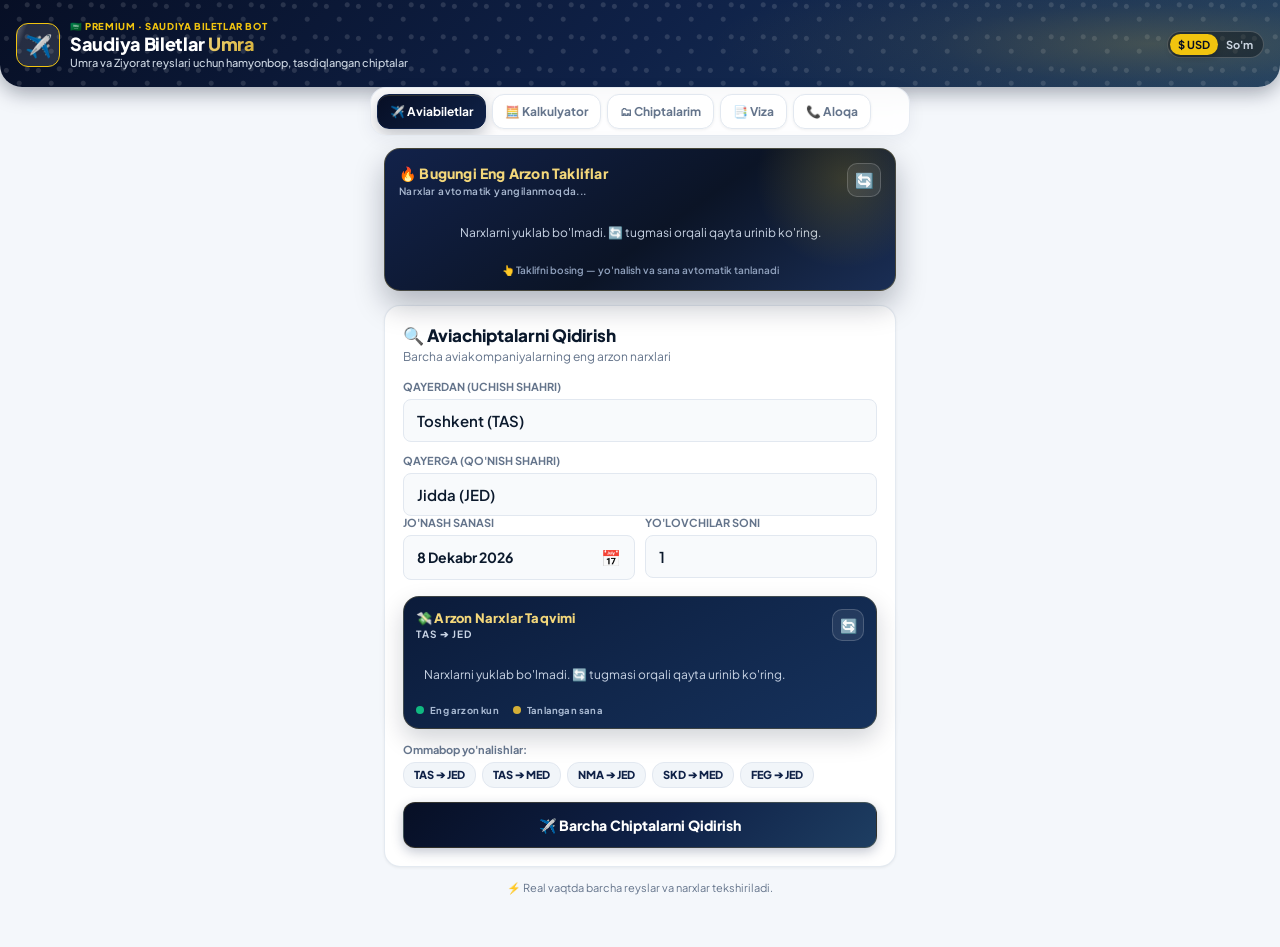
==== commit 13f42e3f: "Avto narx tavsiyalari (/api/top-deals) va Mini App kesh muammosi tuzatildi - Yangi /api/top-deals en" ====
--- a/static/index.html
+++ b/static/index.html
@@ -8,7 +8,7 @@
 <link rel="preconnect" href="https://fonts.googleapis.com">
 <link rel="preconnect" href="https://fonts.gstatic.com" crossorigin>
 <link href="https://fonts.googleapis.com/css2?family=Plus+Jakarta+Sans:wght@400;500;600;700;800&display=swap" rel="stylesheet">
-<link rel="stylesheet" href="style.css?v=11">
+<link rel="stylesheet" href="style.css?v=12">
 </head>
 <body class="tg-body">
 
@@ -51,6 +51,24 @@
       
       <!-- SCREEN 1: Qidiruv Formasi -->
       <section id="screen-search" class="tg-screen">
+
+        <!-- 🔥 AVTO NARX TAVSIYALARI — qidiruvdan oldin eng arzon takliflar -->
+        <div class="deals-wrap" id="deals-wrap">
+          <div class="deals-head">
+            <div>
+              <span class="deals-title">🔥 Bugungi Eng Arzon Takliflar</span>
+              <span class="deals-sub" id="deals-sub">Narxlar avtomatik yangilanmoqda...</span>
+            </div>
+            <button type="button" class="deals-refresh" id="deals-refresh" title="Narxlarni yangilash">🔄</button>
+          </div>
+          <div class="deals-strip" id="deals-strip">
+            <div class="deals-skeleton"></div>
+            <div class="deals-skeleton"></div>
+            <div class="deals-skeleton"></div>
+          </div>
+          <p class="deals-hint">👆 Taklifni bosing — yo'nalish va sana avtomatik tanlanadi</p>
+        </div>
+
         <div class="tg-card">
           <div class="tg-card-header">
             <h2 class="tg-card-title">🔍 Aviachiptalarni Qidirish</h2>
@@ -382,6 +400,6 @@
     </div>
   </div>
 
-  <script src="app.js?v=11"></script>
+  <script src="app.js?v=12"></script>
 </body>
 </html>
--- a/static/style.css
+++ b/static/style.css
@@ -1236,3 +1236,159 @@
   font-size: 12px;
   font-weight: 700;
 }
+
+/* ==================== 🔥 AVTO NARX TAVSIYALARI (TOP DEALS) ==================== */
+.deals-wrap {
+  margin: 0 0 14px;
+  padding: 14px;
+  border-radius: var(--radius-lg);
+  background: linear-gradient(145deg, #12224A 0%, #0B1426 55%, #1A2E55 100%);
+  border: 1px solid rgba(212,175,55,0.28);
+  box-shadow: 0 14px 30px rgba(7,15,37,0.28);
+  position: relative;
+  overflow: hidden;
+}
+.deals-wrap::before {
+  content: "";
+  position: absolute;
+  top: -60px; right: -40px;
+  width: 180px; height: 180px;
+  background: radial-gradient(circle, rgba(241,196,15,0.18) 0%, transparent 70%);
+  pointer-events: none;
+}
+.deals-head {
+  display: flex;
+  align-items: center;
+  justify-content: space-between;
+  margin-bottom: 12px;
+  position: relative;
+}
+.deals-title {
+  display: block;
+  font-size: 14px;
+  font-weight: 800;
+  color: #F3D77A;
+  letter-spacing: 0.2px;
+}
+.deals-sub {
+  display: block;
+  font-size: 10px;
+  font-weight: 600;
+  color: #A9B8D0;
+  margin-top: 3px;
+  letter-spacing: 0.4px;
+}
+.deals-refresh {
+  border: 1px solid rgba(255,255,255,0.18);
+  background: rgba(255,255,255,0.08);
+  color: #fff;
+  border-radius: 10px;
+  width: 34px; height: 34px;
+  font-size: 15px;
+  cursor: pointer;
+  transition: transform 0.25s ease, background 0.2s ease;
+  flex: 0 0 auto;
+}
+.deals-refresh:active { transform: rotate(180deg); }
+.deals-strip {
+  display: flex;
+  gap: 10px;
+  overflow-x: auto;
+  padding: 2px 2px 10px;
+  scroll-snap-type: x proximity;
+  -webkit-overflow-scrolling: touch;
+}
+.deals-strip::-webkit-scrollbar { height: 4px; }
+.deals-strip::-webkit-scrollbar-thumb { background: rgba(212,175,55,0.5); border-radius: 4px; }
+.deal-card {
+  flex: 0 0 auto;
+  min-width: 132px;
+  scroll-snap-align: center;
+  display: flex;
+  flex-direction: column;
+  gap: 4px;
+  padding: 12px 12px 11px;
+  border-radius: 14px;
+  border: 1px solid rgba(255,255,255,0.12);
+  background: rgba(255,255,255,0.06);
+  color: #fff;
+  cursor: pointer;
+  text-align: left;
+  position: relative;
+  transition: transform 0.18s ease, border-color 0.18s ease, background 0.18s ease;
+}
+.deal-card:active { transform: scale(0.97); }
+.deal-card:hover { border-color: rgba(212,175,55,0.6); background: rgba(255,255,255,0.11); }
+.deal-card.best {
+  border-color: rgba(16,185,129,0.75);
+  background: linear-gradient(160deg, rgba(16,185,129,0.22) 0%, rgba(255,255,255,0.06) 100%);
+  padding-top: 20px;
+}
+.deal-badge {
+  position: absolute;
+  top: 6px; left: 10px;
+  font-size: 8px;
+  font-weight: 900;
+  letter-spacing: 0.6px;
+  color: #0B1B3A;
+  background: #6EE7B7;
+  border-radius: 20px;
+  padding: 2px 7px;
+}
+.deal-route {
+  display: flex;
+  align-items: center;
+  gap: 6px;
+  font-size: 15px;
+  font-weight: 800;
+  color: #FFFFFF;
+  letter-spacing: 0.4px;
+}
+.deal-arrow { color: #F3D77A; font-size: 12px; }
+.deal-cities {
+  font-size: 10px;
+  font-weight: 600;
+  color: #A9B8D0;
+  white-space: nowrap;
+}
+.deal-price {
+  font-size: 17px;
+  font-weight: 900;
+  color: #F3D77A;
+  margin-top: 2px;
+  white-space: nowrap;
+}
+.deal-card.best .deal-price { color: #6EE7B7; }
+.deal-date {
+  font-size: 10px;
+  font-weight: 600;
+  color: #C9D4E5;
+  white-space: nowrap;
+}
+.deals-hint {
+  margin: 0;
+  font-size: 10px;
+  font-weight: 600;
+  color: #8FA0BC;
+  text-align: center;
+}
+.deals-empty {
+  color: #C9D4E5;
+  font-size: 12px;
+  padding: 14px 6px;
+  text-align: center;
+  width: 100%;
+}
+.deals-skeleton {
+  flex: 0 0 auto;
+  width: 132px;
+  height: 92px;
+  border-radius: 14px;
+  background: linear-gradient(90deg, rgba(255,255,255,0.06) 25%, rgba(255,255,255,0.14) 50%, rgba(255,255,255,0.06) 75%);
+  background-size: 200% 100%;
+  animation: dealsShimmer 1.2s infinite linear;
+}
+@keyframes dealsShimmer {
+  0% { background-position: 200% 0; }
+  100% { background-position: -200% 0; }
+}
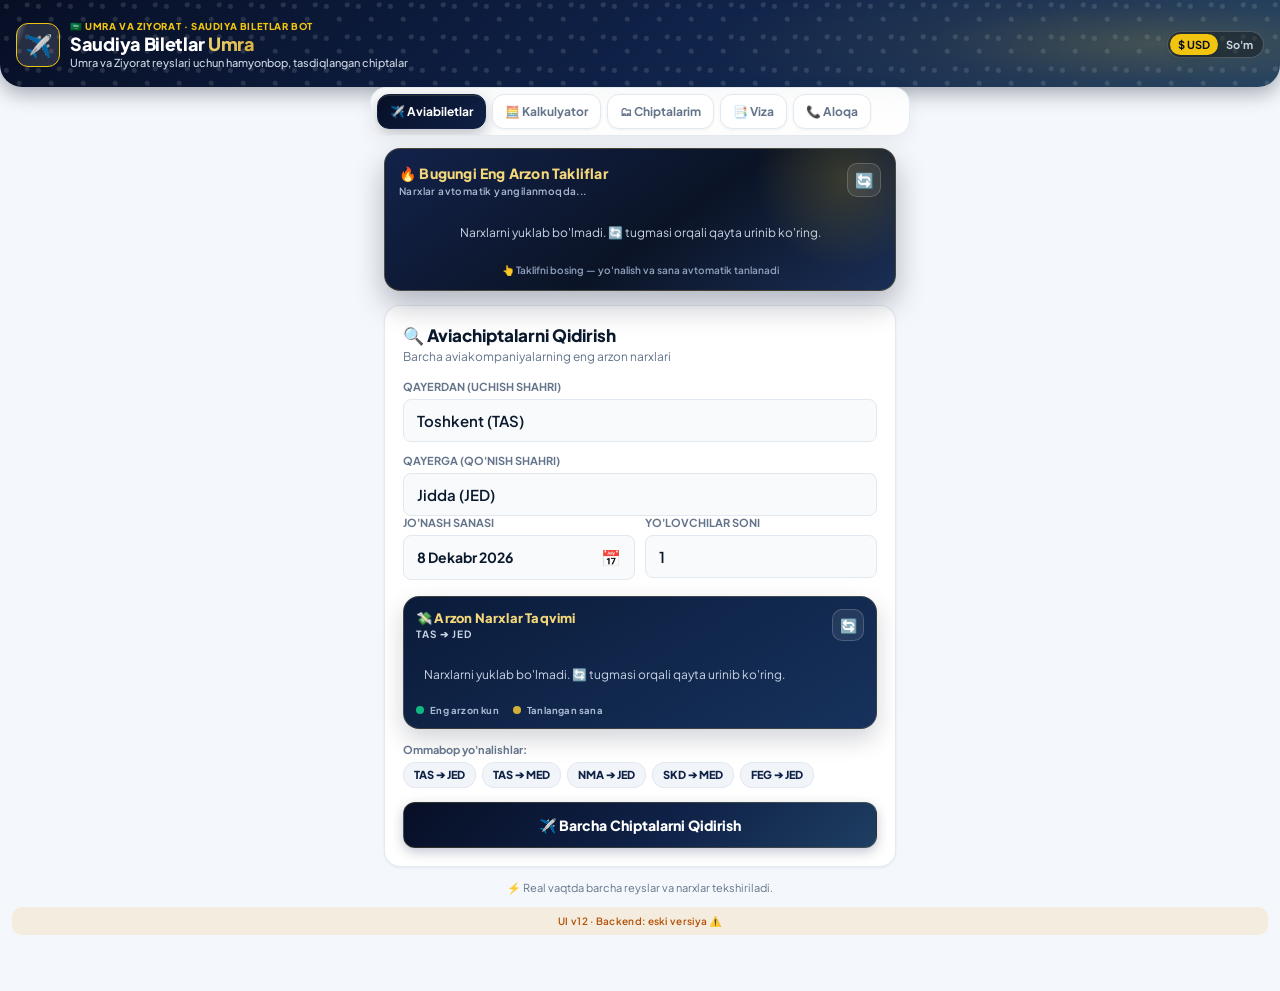
==== commit 8106a4df: "Soxta yorliqlarni olib tashlash: halol narx manbasi belgilari - static/app.js: generateComprehensive" ====
--- a/static/index.html
+++ b/static/index.html
@@ -22,7 +22,7 @@
         <div class="tg-badge-shine"></div>
       </div>
       <div style="flex: 1;">
-        <div class="tg-header-tag">🇸🇦 PREMIUM &middot; SAUDIYA BILETLAR BOT</div>
+        <div class="tg-header-tag">🇸🇦 UMRA VA ZIYORAT &middot; SAUDIYA BILETLAR BOT</div>
         <h1 class="tg-title">Saudiya Biletlar <span class="tg-title-gold">Umra</span></h1>
         <p class="tg-subtitle">Umra va Ziyorat reyslari uchun hamyonbop, tasdiqlangan chiptalar</p>
       </div>
@@ -400,6 +400,9 @@
     </div>
   </div>
 
+  <!-- Build versiyasi — deploy yangilanganini tekshirish uchun -->
+  <div class="app-build" id="app-build">UI v12 · backend: tekshirilmoqda...</div>
+
   <script src="app.js?v=12"></script>
 </body>
 </html>
--- a/static/style.css
+++ b/static/style.css
@@ -1392,3 +1392,38 @@
   0% { background-position: 200% 0; }
   100% { background-position: -200% 0; }
 }
+
+/* Natijalar: narx manbasi haqida halol belgilar */
+.bp-status.live { background: rgba(16,185,129,0.18); color: #6EE7B7; }
+.bp-status.manual { background: rgba(59,130,246,0.18); color: #93C5FD; }
+.bp-status.estimate { background: rgba(245,158,11,0.20); color: #FCD34D; }
+.results-note {
+  font-size: 11px;
+  line-height: 1.5;
+  text-align: center;
+  color: var(--tg-theme-hint-color, #64748B);
+  background: rgba(245,158,11,0.10);
+  border: 1px solid rgba(245,158,11,0.28);
+  border-radius: 12px;
+  padding: 9px 12px;
+  margin: 2px 0 12px;
+}
+
+/* Build versiyasi ko'rsatkichi */
+.app-build {
+  text-align: center;
+  font-size: 10px;
+  font-weight: 600;
+  color: var(--tg-theme-hint-color, #8FA0BC);
+  padding: 10px 12px 22px;
+  letter-spacing: 0.3px;
+  opacity: 0.85;
+}
+.app-build.stale {
+  color: #B45309;
+  background: rgba(245,158,11,0.12);
+  border-radius: 10px;
+  margin: 0 12px 16px;
+  padding: 8px 10px;
+  opacity: 1;
+}
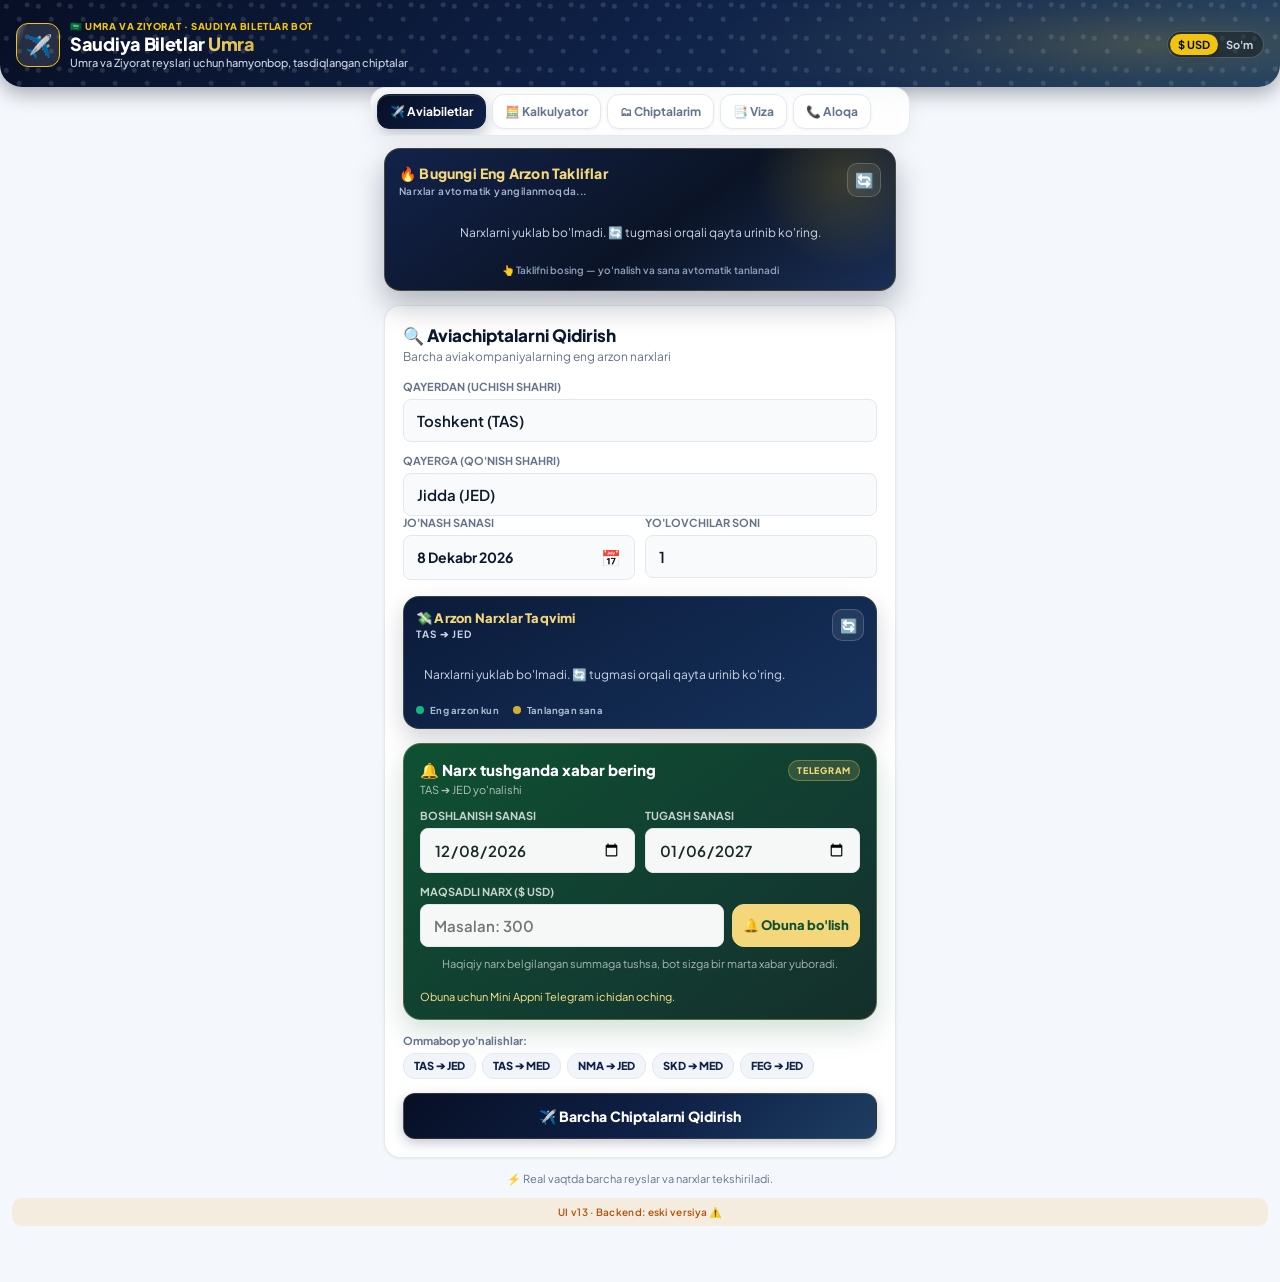
==== commit 216e110b: "Viza arizalari va narx tushishi obunasini qo'shish - Mini App va admin panelga viza arizalari boshqa" ====
--- a/static/index.html
+++ b/static/index.html
@@ -8,7 +8,7 @@
 <link rel="preconnect" href="https://fonts.googleapis.com">
 <link rel="preconnect" href="https://fonts.gstatic.com" crossorigin>
 <link href="https://fonts.googleapis.com/css2?family=Plus+Jakarta+Sans:wght@400;500;600;700;800&display=swap" rel="stylesheet">
-<link rel="stylesheet" href="style.css?v=12">
+<link rel="stylesheet" href="style.css?v=13">
 </head>
 <body class="tg-body">
 
@@ -123,6 +123,34 @@
               <span><i class="pc-dot cheap"></i> Eng arzon kun</span>
               <span><i class="pc-dot sel"></i> Tanlangan sana</span>
             </div>
+          </div>
+
+          <!-- NARX TUSHGANDA TELEGRAM OBUNASI -->
+          <div class="price-alert-card" id="price-alert-card">
+            <div class="price-alert-head">
+              <div>
+                <h3>🔔 Narx tushganda xabar bering</h3>
+                <p id="price-alert-route">TAS ➔ JED yo'nalishi</p>
+              </div>
+              <span class="price-alert-badge">TELEGRAM</span>
+            </div>
+            <div class="tg-grid-2 price-alert-dates">
+              <div>
+                <label class="tg-label" for="alert-date-from">Boshlanish sanasi</label>
+                <input id="alert-date-from" type="date" class="tg-input">
+              </div>
+              <div>
+                <label class="tg-label" for="alert-date-to">Tugash sanasi</label>
+                <input id="alert-date-to" type="date" class="tg-input">
+              </div>
+            </div>
+            <label class="tg-label" for="alert-target-price">Maqsadli narx ($ USD)</label>
+            <div class="price-alert-action">
+              <input id="alert-target-price" type="number" min="1" step="1" class="tg-input" placeholder="Masalan: 300">
+              <button type="button" id="btn-price-alert" class="tg-btn-secondary">🔔 Obuna bo'lish</button>
+            </div>
+            <p class="tg-hint">Haqiqiy narx belgilangan summaga tushsa, bot sizga bir marta xabar yuboradi.</p>
+            <div id="price-alerts-list" class="price-alerts-list"></div>
           </div>
 
           <!-- Tezkor tanlov tugmalari -->
@@ -330,35 +358,99 @@
       </div>
     </div>
 
-    <!-- ==================== 4. VIZA XIZMATI ==================== -->
+    <!-- ==================== 4. VIZA XIZMATI VA ARIZALAR ==================== -->
     <div id="tab-visa" class="tab-pane">
       <div class="tg-section-header">
         <h2 class="tg-section-title">📑 Saudiya Viza Xizmatlari</h2>
-        <p class="tg-section-desc">Tezkor, rasmiy va kafolatlangan viza rasmiylashtirish</p>
-      </div>
-
-      <div class="tg-service-card">
-        <div class="tg-srv-info">
-          <h3>📌 1 Yillik Multi Turistik Viza</h3>
-          <p>⏳ Amal qilish muddati: <strong>1 yil (har safar 90 kungacha)</strong></p>
-          <p>⏱ Tayyor bo'lish vaqti: <strong>24 – 48 soat ichida</strong></p>
-          <p>📄 Kerakli hujjat: Zagran pasport nusxasi va rasm</p>
-        </div>
-        <div class="tg-srv-action">
-          <a href="https://t.me/nuriddinovdfg?text=Assalomu%20alaykum!%201%20yillik%20Multi-viza%20rasmiylashtirmoqchiman" target="_blank" class="tg-btn-primary">✍️ Rasmiylashtirish</a>
-        </div>
-      </div>
-
-      <div class="tg-service-card">
-        <div class="tg-srv-info">
-          <h3>📌 Rasmiy Umra Vizasi (Nusuk)</h3>
-          <p>⏳ Amal qilish muddati: <strong>90 kunlik rasmiy ziyorat</strong></p>
-          <p>⏱ Tayyor bo'lish vaqti: <strong>1 – 3 ish kuni</strong></p>
-          <p>📄 Kerakli hujjat: Pasport, tibbiy sug'urta va rasm</p>
-        </div>
-        <div class="tg-srv-action">
-          <a href="https://t.me/nuriddinovdfg?text=Assalomu%20alaykum!%20Rasmiy%20Umra%20vizasi%20rasmiylashtirmoqchiman" target="_blank" class="tg-btn-primary">✍️ Rasmiylashtirish</a>
-        </div>
+        <p class="tg-section-desc">Arizani Mini Appda yuboring va holatini Telegram orqali kuzating</p>
+      </div>
+
+      <div class="visa-products">
+        <div class="tg-service-card">
+          <div class="tg-srv-info">
+            <h3>📌 1 Yillik Multi Turistik Viza</h3>
+            <p>⏳ Amal qilish muddati: <strong>1 yil (har safar 90 kungacha)</strong></p>
+            <p>⏱ Tayyor bo'lish vaqti: <strong>24 – 48 soat ichida</strong></p>
+            <p>📄 Kerakli hujjat: Zagran pasport nusxasi va rasm</p>
+          </div>
+          <div class="tg-srv-action">
+            <button type="button" class="tg-btn-primary visa-choose-btn" data-visa-type="tourist_multi">✍️ Ariza topshirish</button>
+          </div>
+        </div>
+
+        <div class="tg-service-card">
+          <div class="tg-srv-info">
+            <h3>📌 Rasmiy Umra Vizasi (Nusuk)</h3>
+            <p>⏳ Amal qilish muddati: <strong>90 kunlik rasmiy ziyorat</strong></p>
+            <p>⏱ Tayyor bo'lish vaqti: <strong>1 – 3 ish kuni</strong></p>
+            <p>📄 Kerakli hujjat: Pasport, tibbiy sug'urta va rasm</p>
+          </div>
+          <div class="tg-srv-action">
+            <button type="button" class="tg-btn-primary visa-choose-btn" data-visa-type="umrah_nusuk">✍️ Ariza topshirish</button>
+          </div>
+        </div>
+      </div>
+
+      <div class="tg-card visa-form-card" id="visa-form-card">
+        <div class="tg-card-header">
+          <h3 class="tg-card-title">📝 Viza arizasi</h3>
+          <p class="tg-text-muted">Ma'lumotlarni pasportdagidek lotin harflarida kiriting.</p>
+        </div>
+
+        <label class="tg-label" for="visa-type">Viza turi</label>
+        <select id="visa-type" class="tg-input">
+          <option value="tourist_multi">1 yillik Multi Turistik Viza</option>
+          <option value="umrah_nusuk">Rasmiy Umra Vizasi (Nusuk)</option>
+        </select>
+
+        <div class="tg-grid-2">
+          <div>
+            <label class="tg-label" for="visa-first-name">Ism</label>
+            <input id="visa-first-name" class="tg-input" maxlength="80" placeholder="ALISHER">
+          </div>
+          <div>
+            <label class="tg-label" for="visa-last-name">Familiya</label>
+            <input id="visa-last-name" class="tg-input" maxlength="80" placeholder="QODIROV">
+          </div>
+        </div>
+
+        <div class="tg-grid-2">
+          <div>
+            <label class="tg-label" for="visa-phone">Telefon raqami</label>
+            <input id="visa-phone" type="tel" class="tg-input" maxlength="30" placeholder="+998 90 123 45 67">
+          </div>
+          <div>
+            <label class="tg-label" for="visa-passport">Pasport raqami</label>
+            <input id="visa-passport" class="tg-input" maxlength="20" placeholder="FA1234567">
+          </div>
+        </div>
+
+        <div class="tg-grid-2">
+          <div>
+            <label class="tg-label" for="visa-birth-date">Tug'ilgan sana</label>
+            <input id="visa-birth-date" type="date" class="tg-input">
+          </div>
+          <div>
+            <label class="tg-label" for="visa-travel-date">Rejalashtirilgan safar</label>
+            <input id="visa-travel-date" type="date" class="tg-input">
+          </div>
+        </div>
+
+        <label class="tg-label" for="visa-notes">Qo'shimcha izoh (ixtiyoriy)</label>
+        <textarea id="visa-notes" class="tg-input visa-notes" maxlength="1000" rows="3" placeholder="Arizachilar soni yoki qo'shimcha savol..."></textarea>
+        <button type="button" id="btn-submit-visa" class="tg-btn-primary">📨 Viza arizasini yuborish</button>
+        <p id="visa-form-message" class="form-message hidden"></p>
+      </div>
+
+      <div class="tg-card visa-history-card">
+        <div class="tg-card-header flex-between">
+          <div>
+            <h3 class="tg-card-title">📋 Mening viza arizalarim</h3>
+            <p class="tg-text-muted">Ariza holati o'zgarsa bot xabar beradi.</p>
+          </div>
+          <button type="button" id="refresh-visa-applications" class="tg-btn-secondary compact">🔄</button>
+        </div>
+        <div id="visa-applications-list" class="visa-applications-list"></div>
       </div>
     </div>
 
@@ -401,8 +493,8 @@
   </div>
 
   <!-- Build versiyasi — deploy yangilanganini tekshirish uchun -->
-  <div class="app-build" id="app-build">UI v12 · backend: tekshirilmoqda...</div>
-
-  <script src="app.js?v=12"></script>
+  <div class="app-build" id="app-build">UI v13 · backend: tekshirilmoqda...</div>
+
+  <script src="app.js?v=13"></script>
 </body>
 </html>
--- a/static/style.css
+++ b/static/style.css
@@ -1427,3 +1427,63 @@
   padding: 8px 10px;
   opacity: 1;
 }
+
+/* ==================== v13: NARX OBUNASI ==================== */
+.price-alert-card {
+  margin: 14px 0;
+  padding: 16px;
+  border-radius: 18px;
+  color: #fff;
+  background: linear-gradient(145deg, #0F5132 0%, #123B31 65%, #152F2B 100%);
+  border: 1px solid rgba(243, 215, 122, 0.28);
+  box-shadow: 0 12px 28px rgba(15, 81, 50, 0.18);
+}
+.price-alert-head { display:flex; align-items:flex-start; justify-content:space-between; gap:12px; margin-bottom:12px; }
+.price-alert-head h3 { margin:0 0 3px; font-size:15px; font-weight:800; color:#fff; }
+.price-alert-head p { margin:0; font-size:11px; color:rgba(255,255,255,.68); }
+.price-alert-badge { padding:4px 8px; border-radius:999px; background:rgba(243,215,122,.14); border:1px solid rgba(243,215,122,.32); color:#F3D77A; font-size:9px; font-weight:800; letter-spacing:.7px; }
+.price-alert-card .tg-label { color:rgba(255,255,255,.76); }
+.price-alert-card .tg-input { background:rgba(255,255,255,.96); color:#132A22; }
+.price-alert-dates { margin-bottom:0; }
+.price-alert-action { display:grid; grid-template-columns:minmax(0,1fr) auto; gap:8px; align-items:stretch; }
+.price-alert-action .tg-input { margin-bottom:0; }
+.price-alert-action .tg-btn-secondary { width:auto; margin:0; white-space:nowrap; color:#0F5132; background:#F3D77A; border-color:#F3D77A; }
+.price-alert-card .tg-hint { color:rgba(255,255,255,.64); margin-bottom:0; }
+.price-alerts-list { display:grid; gap:8px; margin-top:12px; }
+.price-alert-item { display:flex; align-items:center; justify-content:space-between; gap:10px; padding:10px; border-radius:12px; background:rgba(255,255,255,.08); border:1px solid rgba(255,255,255,.12); }
+.price-alert-item.inactive { opacity:.65; }
+.price-alert-item strong { display:block; font-size:11.5px; color:#fff; }
+.price-alert-item span { display:block; margin-top:3px; font-size:9.5px; color:rgba(255,255,255,.65); }
+.price-alert-cancel { flex:0 0 auto; padding:6px 8px; border-radius:8px; border:1px solid rgba(252,165,165,.42); background:rgba(239,68,68,.12); color:#FECACA; font-size:9.5px; font-weight:700; cursor:pointer; }
+.price-alert-login-hint { margin:8px 0 0; color:#FDE68A; font-size:11px; }
+
+/* ==================== v13: VIZA ARIZALARI ==================== */
+.visa-products { display:grid; gap:12px; }
+.visa-choose-btn { border:0; cursor:pointer; }
+.visa-form-card { margin-top:16px; scroll-margin-top:12px; }
+.visa-form-card select.tg-input { appearance:auto; }
+.visa-notes { resize:vertical; min-height:76px; font-family:inherit; }
+.form-message { margin:12px 0 0; padding:10px 12px; border-radius:10px; font-size:11.5px; font-weight:700; }
+.form-message.success { color:#166534; background:#DCFCE7; border:1px solid #86EFAC; }
+.form-message.error { color:#991B1B; background:#FEE2E2; border:1px solid #FCA5A5; }
+.visa-history-card { margin-top:14px; }
+.tg-btn-secondary.compact { width:auto; min-width:40px; margin:0; padding:8px 11px; }
+.visa-applications-list { display:grid; gap:9px; }
+.visa-application-item { padding:12px; border-radius:13px; background:#F8FAFC; border:1px solid #E2E8F0; border-left:4px solid #D4AF37; }
+.visa-application-item.processing { border-left-color:#F59E0B; }
+.visa-application-item.approved { border-left-color:#16A34A; }
+.visa-application-item.rejected { border-left-color:#DC2626; }
+.visa-application-top { display:flex; justify-content:space-between; align-items:flex-start; gap:8px; }
+.visa-application-top strong { font-size:11.5px; color:var(--text-dark); }
+.visa-application-top span { flex:0 0 auto; padding:3px 7px; border-radius:999px; background:#E2E8F0; font-size:9px; font-weight:800; }
+.visa-application-item p { margin:5px 0 0; color:var(--text-muted); font-size:10.5px; }
+.visa-application-item .visa-admin-note { padding:7px 8px; border-radius:8px; color:#713F12; background:#FEF3C7; }
+.visa-empty { margin:0; padding:14px; border-radius:10px; color:var(--text-muted); background:#F8FAFC; text-align:center; font-size:11px; }
+.visa-empty.error { color:#B91C1C; }
+
+@media (max-width: 520px) {
+  .price-alert-action { grid-template-columns:1fr; }
+  .price-alert-action .tg-btn-secondary { width:100%; }
+  .price-alert-item { align-items:flex-start; }
+  .visa-application-top { flex-direction:column; }
+}
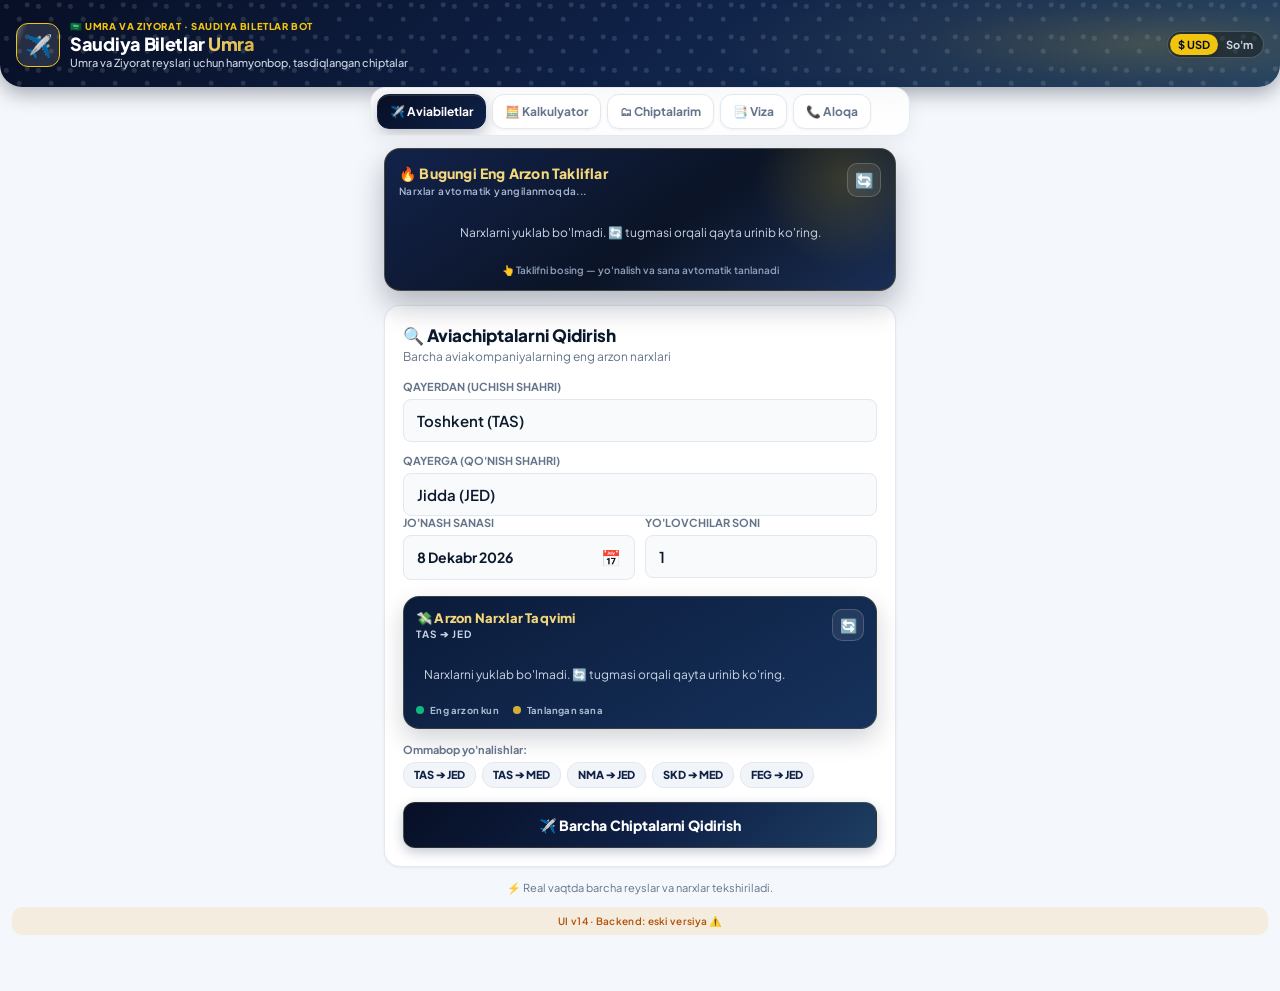
==== commit 7ed452fc: "Mini App dizaynini ixchamlashtirish va Excel eksportini yaxshilash Co-authored-by: arena-agent <2970" ====
--- a/static/index.html
+++ b/static/index.html
@@ -8,11 +8,11 @@
 <link rel="preconnect" href="https://fonts.googleapis.com">
 <link rel="preconnect" href="https://fonts.gstatic.com" crossorigin>
 <link href="https://fonts.googleapis.com/css2?family=Plus+Jakarta+Sans:wght@400;500;600;700;800&display=swap" rel="stylesheet">
-<link rel="stylesheet" href="style.css?v=13">
+<link rel="stylesheet" href="style.css?v=14">
 </head>
 <body class="tg-body">
 
-  <!-- HEADER - Yangi Premium Dizayn v10 -->
+  <!-- HEADER - Yangi Premium Dizayn v14 -->
   <header class="tg-header">
     <div class="tg-header-pattern"></div>
     <div class="tg-header-glow"></div>
@@ -123,34 +123,6 @@
               <span><i class="pc-dot cheap"></i> Eng arzon kun</span>
               <span><i class="pc-dot sel"></i> Tanlangan sana</span>
             </div>
-          </div>
-
-          <!-- NARX TUSHGANDA TELEGRAM OBUNASI -->
-          <div class="price-alert-card" id="price-alert-card">
-            <div class="price-alert-head">
-              <div>
-                <h3>🔔 Narx tushganda xabar bering</h3>
-                <p id="price-alert-route">TAS ➔ JED yo'nalishi</p>
-              </div>
-              <span class="price-alert-badge">TELEGRAM</span>
-            </div>
-            <div class="tg-grid-2 price-alert-dates">
-              <div>
-                <label class="tg-label" for="alert-date-from">Boshlanish sanasi</label>
-                <input id="alert-date-from" type="date" class="tg-input">
-              </div>
-              <div>
-                <label class="tg-label" for="alert-date-to">Tugash sanasi</label>
-                <input id="alert-date-to" type="date" class="tg-input">
-              </div>
-            </div>
-            <label class="tg-label" for="alert-target-price">Maqsadli narx ($ USD)</label>
-            <div class="price-alert-action">
-              <input id="alert-target-price" type="number" min="1" step="1" class="tg-input" placeholder="Masalan: 300">
-              <button type="button" id="btn-price-alert" class="tg-btn-secondary">🔔 Obuna bo'lish</button>
-            </div>
-            <p class="tg-hint">Haqiqiy narx belgilangan summaga tushsa, bot sizga bir marta xabar yuboradi.</p>
-            <div id="price-alerts-list" class="price-alerts-list"></div>
           </div>
 
           <!-- Tezkor tanlov tugmalari -->
@@ -358,99 +330,42 @@
       </div>
     </div>
 
-    <!-- ==================== 4. VIZA XIZMATI VA ARIZALAR ==================== -->
+    <!-- ==================== 4. VIZA XIZMATLARI ==================== -->
     <div id="tab-visa" class="tab-pane">
-      <div class="tg-section-header">
-        <h2 class="tg-section-title">📑 Saudiya Viza Xizmatlari</h2>
-        <p class="tg-section-desc">Arizani Mini Appda yuboring va holatini Telegram orqali kuzating</p>
+      <div class="tg-section-header visa-section-heading">
+        <span class="visa-section-kicker">🇸🇦 SAUDIYA ARABISTONI</span>
+        <h2 class="tg-section-title">📑 Viza Xizmatlari</h2>
+        <p class="tg-section-desc">Kerakli vizani tanlang va arizani to'g'ridan-to'g'ri operatorimizga yuboring.</p>
       </div>
 
       <div class="visa-products">
-        <div class="tg-service-card">
+        <article class="tg-service-card visa-card">
+          <div class="visa-card-icon">🌍</div>
           <div class="tg-srv-info">
-            <h3>📌 1 Yillik Multi Turistik Viza</h3>
-            <p>⏳ Amal qilish muddati: <strong>1 yil (har safar 90 kungacha)</strong></p>
-            <p>⏱ Tayyor bo'lish vaqti: <strong>24 – 48 soat ichida</strong></p>
-            <p>📄 Kerakli hujjat: Zagran pasport nusxasi va rasm</p>
+            <span class="visa-card-label">KO'P MARTALIK SAFAR</span>
+            <h3>1 Yillik Multi Turistik Viza</h3>
+            <p>⏳ 1 yil amal qiladi · har safar 90 kungacha</p>
+            <p>⏱ Tayyor bo'lishi: 24–48 soat</p>
+            <p>📄 Pasport nusxasi va rasm kifoya</p>
           </div>
           <div class="tg-srv-action">
-            <button type="button" class="tg-btn-primary visa-choose-btn" data-visa-type="tourist_multi">✍️ Ariza topshirish</button>
-          </div>
-        </div>
-
-        <div class="tg-service-card">
+            <a href="https://t.me/nuriddinovdfg" target="_blank" rel="noopener noreferrer" class="tg-btn-primary visa-choose-btn">✍️ Ariza topshirish (@nuriddinovdfg)</a>
+          </div>
+        </article>
+
+        <article class="tg-service-card visa-card">
+          <div class="visa-card-icon">🕋</div>
           <div class="tg-srv-info">
-            <h3>📌 Rasmiy Umra Vizasi (Nusuk)</h3>
-            <p>⏳ Amal qilish muddati: <strong>90 kunlik rasmiy ziyorat</strong></p>
-            <p>⏱ Tayyor bo'lish vaqti: <strong>1 – 3 ish kuni</strong></p>
-            <p>📄 Kerakli hujjat: Pasport, tibbiy sug'urta va rasm</p>
+            <span class="visa-card-label">RASMIY ZIYORAT</span>
+            <h3>Rasmiy Umra Vizasi (Nusuk)</h3>
+            <p>⏳ 90 kunlik rasmiy ziyorat vizasi</p>
+            <p>⏱ Tayyor bo'lishi: 1–3 ish kuni</p>
+            <p>📄 Pasport, sug'urta va rasm kerak</p>
           </div>
           <div class="tg-srv-action">
-            <button type="button" class="tg-btn-primary visa-choose-btn" data-visa-type="umrah_nusuk">✍️ Ariza topshirish</button>
-          </div>
-        </div>
-      </div>
-
-      <div class="tg-card visa-form-card" id="visa-form-card">
-        <div class="tg-card-header">
-          <h3 class="tg-card-title">📝 Viza arizasi</h3>
-          <p class="tg-text-muted">Ma'lumotlarni pasportdagidek lotin harflarida kiriting.</p>
-        </div>
-
-        <label class="tg-label" for="visa-type">Viza turi</label>
-        <select id="visa-type" class="tg-input">
-          <option value="tourist_multi">1 yillik Multi Turistik Viza</option>
-          <option value="umrah_nusuk">Rasmiy Umra Vizasi (Nusuk)</option>
-        </select>
-
-        <div class="tg-grid-2">
-          <div>
-            <label class="tg-label" for="visa-first-name">Ism</label>
-            <input id="visa-first-name" class="tg-input" maxlength="80" placeholder="ALISHER">
-          </div>
-          <div>
-            <label class="tg-label" for="visa-last-name">Familiya</label>
-            <input id="visa-last-name" class="tg-input" maxlength="80" placeholder="QODIROV">
-          </div>
-        </div>
-
-        <div class="tg-grid-2">
-          <div>
-            <label class="tg-label" for="visa-phone">Telefon raqami</label>
-            <input id="visa-phone" type="tel" class="tg-input" maxlength="30" placeholder="+998 90 123 45 67">
-          </div>
-          <div>
-            <label class="tg-label" for="visa-passport">Pasport raqami</label>
-            <input id="visa-passport" class="tg-input" maxlength="20" placeholder="FA1234567">
-          </div>
-        </div>
-
-        <div class="tg-grid-2">
-          <div>
-            <label class="tg-label" for="visa-birth-date">Tug'ilgan sana</label>
-            <input id="visa-birth-date" type="date" class="tg-input">
-          </div>
-          <div>
-            <label class="tg-label" for="visa-travel-date">Rejalashtirilgan safar</label>
-            <input id="visa-travel-date" type="date" class="tg-input">
-          </div>
-        </div>
-
-        <label class="tg-label" for="visa-notes">Qo'shimcha izoh (ixtiyoriy)</label>
-        <textarea id="visa-notes" class="tg-input visa-notes" maxlength="1000" rows="3" placeholder="Arizachilar soni yoki qo'shimcha savol..."></textarea>
-        <button type="button" id="btn-submit-visa" class="tg-btn-primary">📨 Viza arizasini yuborish</button>
-        <p id="visa-form-message" class="form-message hidden"></p>
-      </div>
-
-      <div class="tg-card visa-history-card">
-        <div class="tg-card-header flex-between">
-          <div>
-            <h3 class="tg-card-title">📋 Mening viza arizalarim</h3>
-            <p class="tg-text-muted">Ariza holati o'zgarsa bot xabar beradi.</p>
-          </div>
-          <button type="button" id="refresh-visa-applications" class="tg-btn-secondary compact">🔄</button>
-        </div>
-        <div id="visa-applications-list" class="visa-applications-list"></div>
+            <a href="https://t.me/nuriddinovdfg" target="_blank" rel="noopener noreferrer" class="tg-btn-primary visa-choose-btn">✍️ Ariza topshirish (@nuriddinovdfg)</a>
+          </div>
+        </article>
       </div>
     </div>
 
@@ -493,8 +408,8 @@
   </div>
 
   <!-- Build versiyasi — deploy yangilanganini tekshirish uchun -->
-  <div class="app-build" id="app-build">UI v13 · backend: tekshirilmoqda...</div>
-
-  <script src="app.js?v=13"></script>
+  <div class="app-build" id="app-build">UI v14 · backend: tekshirilmoqda...</div>
+
+  <script src="app.js?v=14"></script>
 </body>
 </html>
--- a/static/style.css
+++ b/static/style.css
@@ -1428,62 +1428,107 @@
   opacity: 1;
 }
 
-/* ==================== v13: NARX OBUNASI ==================== */
-.price-alert-card {
-  margin: 14px 0;
+/* ==================== v14: SODDA VIZA KARTOCHKALARI ==================== */
+.visa-section-heading {
+  margin: 4px 2px 14px;
+}
+.visa-section-kicker {
+  display: inline-block;
+  margin-bottom: 5px;
+  color: #8A6A12;
+  font-size: 9px;
+  font-weight: 900;
+  letter-spacing: 1px;
+}
+.tg-section-desc {
+  margin-top: 4px;
+  color: var(--tg-theme-hint-color, var(--text-muted));
+  font-size: 12px;
+  line-height: 1.45;
+}
+.visa-products {
+  display: grid;
+  gap: 14px;
+}
+.visa-card {
+  position: relative;
+  display: grid;
+  grid-template-columns: 42px minmax(0, 1fr);
+  gap: 0 11px;
+  align-items: start;
+  overflow: hidden;
   padding: 16px;
-  border-radius: 18px;
-  color: #fff;
-  background: linear-gradient(145deg, #0F5132 0%, #123B31 65%, #152F2B 100%);
-  border: 1px solid rgba(243, 215, 122, 0.28);
-  box-shadow: 0 12px 28px rgba(15, 81, 50, 0.18);
-}
-.price-alert-head { display:flex; align-items:flex-start; justify-content:space-between; gap:12px; margin-bottom:12px; }
-.price-alert-head h3 { margin:0 0 3px; font-size:15px; font-weight:800; color:#fff; }
-.price-alert-head p { margin:0; font-size:11px; color:rgba(255,255,255,.68); }
-.price-alert-badge { padding:4px 8px; border-radius:999px; background:rgba(243,215,122,.14); border:1px solid rgba(243,215,122,.32); color:#F3D77A; font-size:9px; font-weight:800; letter-spacing:.7px; }
-.price-alert-card .tg-label { color:rgba(255,255,255,.76); }
-.price-alert-card .tg-input { background:rgba(255,255,255,.96); color:#132A22; }
-.price-alert-dates { margin-bottom:0; }
-.price-alert-action { display:grid; grid-template-columns:minmax(0,1fr) auto; gap:8px; align-items:stretch; }
-.price-alert-action .tg-input { margin-bottom:0; }
-.price-alert-action .tg-btn-secondary { width:auto; margin:0; white-space:nowrap; color:#0F5132; background:#F3D77A; border-color:#F3D77A; }
-.price-alert-card .tg-hint { color:rgba(255,255,255,.64); margin-bottom:0; }
-.price-alerts-list { display:grid; gap:8px; margin-top:12px; }
-.price-alert-item { display:flex; align-items:center; justify-content:space-between; gap:10px; padding:10px; border-radius:12px; background:rgba(255,255,255,.08); border:1px solid rgba(255,255,255,.12); }
-.price-alert-item.inactive { opacity:.65; }
-.price-alert-item strong { display:block; font-size:11.5px; color:#fff; }
-.price-alert-item span { display:block; margin-top:3px; font-size:9.5px; color:rgba(255,255,255,.65); }
-.price-alert-cancel { flex:0 0 auto; padding:6px 8px; border-radius:8px; border:1px solid rgba(252,165,165,.42); background:rgba(239,68,68,.12); color:#FECACA; font-size:9.5px; font-weight:700; cursor:pointer; }
-.price-alert-login-hint { margin:8px 0 0; color:#FDE68A; font-size:11px; }
-
-/* ==================== v13: VIZA ARIZALARI ==================== */
-.visa-products { display:grid; gap:12px; }
-.visa-choose-btn { border:0; cursor:pointer; }
-.visa-form-card { margin-top:16px; scroll-margin-top:12px; }
-.visa-form-card select.tg-input { appearance:auto; }
-.visa-notes { resize:vertical; min-height:76px; font-family:inherit; }
-.form-message { margin:12px 0 0; padding:10px 12px; border-radius:10px; font-size:11.5px; font-weight:700; }
-.form-message.success { color:#166534; background:#DCFCE7; border:1px solid #86EFAC; }
-.form-message.error { color:#991B1B; background:#FEE2E2; border:1px solid #FCA5A5; }
-.visa-history-card { margin-top:14px; }
-.tg-btn-secondary.compact { width:auto; min-width:40px; margin:0; padding:8px 11px; }
-.visa-applications-list { display:grid; gap:9px; }
-.visa-application-item { padding:12px; border-radius:13px; background:#F8FAFC; border:1px solid #E2E8F0; border-left:4px solid #D4AF37; }
-.visa-application-item.processing { border-left-color:#F59E0B; }
-.visa-application-item.approved { border-left-color:#16A34A; }
-.visa-application-item.rejected { border-left-color:#DC2626; }
-.visa-application-top { display:flex; justify-content:space-between; align-items:flex-start; gap:8px; }
-.visa-application-top strong { font-size:11.5px; color:var(--text-dark); }
-.visa-application-top span { flex:0 0 auto; padding:3px 7px; border-radius:999px; background:#E2E8F0; font-size:9px; font-weight:800; }
-.visa-application-item p { margin:5px 0 0; color:var(--text-muted); font-size:10.5px; }
-.visa-application-item .visa-admin-note { padding:7px 8px; border-radius:8px; color:#713F12; background:#FEF3C7; }
-.visa-empty { margin:0; padding:14px; border-radius:10px; color:var(--text-muted); background:#F8FAFC; text-align:center; font-size:11px; }
-.visa-empty.error { color:#B91C1C; }
+  background:
+    radial-gradient(circle at 100% 0%, rgba(212,175,55,0.15), transparent 42%),
+    linear-gradient(145deg, #FFFFFF 0%, #FBFCFF 100%);
+  border: 1px solid rgba(212,175,55,0.26);
+  box-shadow: 0 8px 22px rgba(15,33,71,0.08);
+}
+.visa-card::after {
+  content: "";
+  position: absolute;
+  right: -24px;
+  bottom: -30px;
+  width: 100px;
+  height: 100px;
+  border: 1px solid rgba(212,175,55,0.16);
+  border-radius: 50%;
+  pointer-events: none;
+}
+.visa-card-icon {
+  position: relative;
+  z-index: 1;
+  display: flex;
+  align-items: center;
+  justify-content: center;
+  width: 42px;
+  height: 42px;
+  border-radius: 13px;
+  background: linear-gradient(145deg, #FFF8E1, #F3D77A);
+  border: 1px solid rgba(212,175,55,0.35);
+  box-shadow: 0 5px 12px rgba(212,175,55,0.18);
+  font-size: 21px;
+}
+.visa-card .tg-srv-info {
+  position: relative;
+  z-index: 1;
+  min-width: 0;
+}
+.visa-card-label {
+  display: block;
+  margin: 1px 0 4px;
+  color: #8A6A12;
+  font-size: 9px;
+  font-weight: 900;
+  letter-spacing: 0.7px;
+}
+.visa-card .tg-srv-info h3 {
+  margin-bottom: 7px;
+  color: var(--text-dark);
+  font-size: 15px;
+  line-height: 1.25;
+}
+.visa-card .tg-srv-info p {
+  margin-bottom: 4px;
+  color: var(--text-muted);
+  font-size: 11px;
+  line-height: 1.35;
+}
+.visa-card .tg-srv-info p:last-child { margin-bottom: 0; }
+.visa-card .tg-srv-action {
+  position: relative;
+  z-index: 1;
+  grid-column: 1 / -1;
+  width: 100%;
+  margin-top: 13px;
+}
+.visa-card .visa-choose-btn {
+  margin-top: 0;
+  padding: 12px;
+  font-size: 12px;
+}
 
 @media (max-width: 520px) {
-  .price-alert-action { grid-template-columns:1fr; }
-  .price-alert-action .tg-btn-secondary { width:100%; }
-  .price-alert-item { align-items:flex-start; }
-  .visa-application-top { flex-direction:column; }
-}
+  .visa-card { padding: 14px; }
+  .visa-card .tg-srv-info h3 { font-size: 14px; }
+}
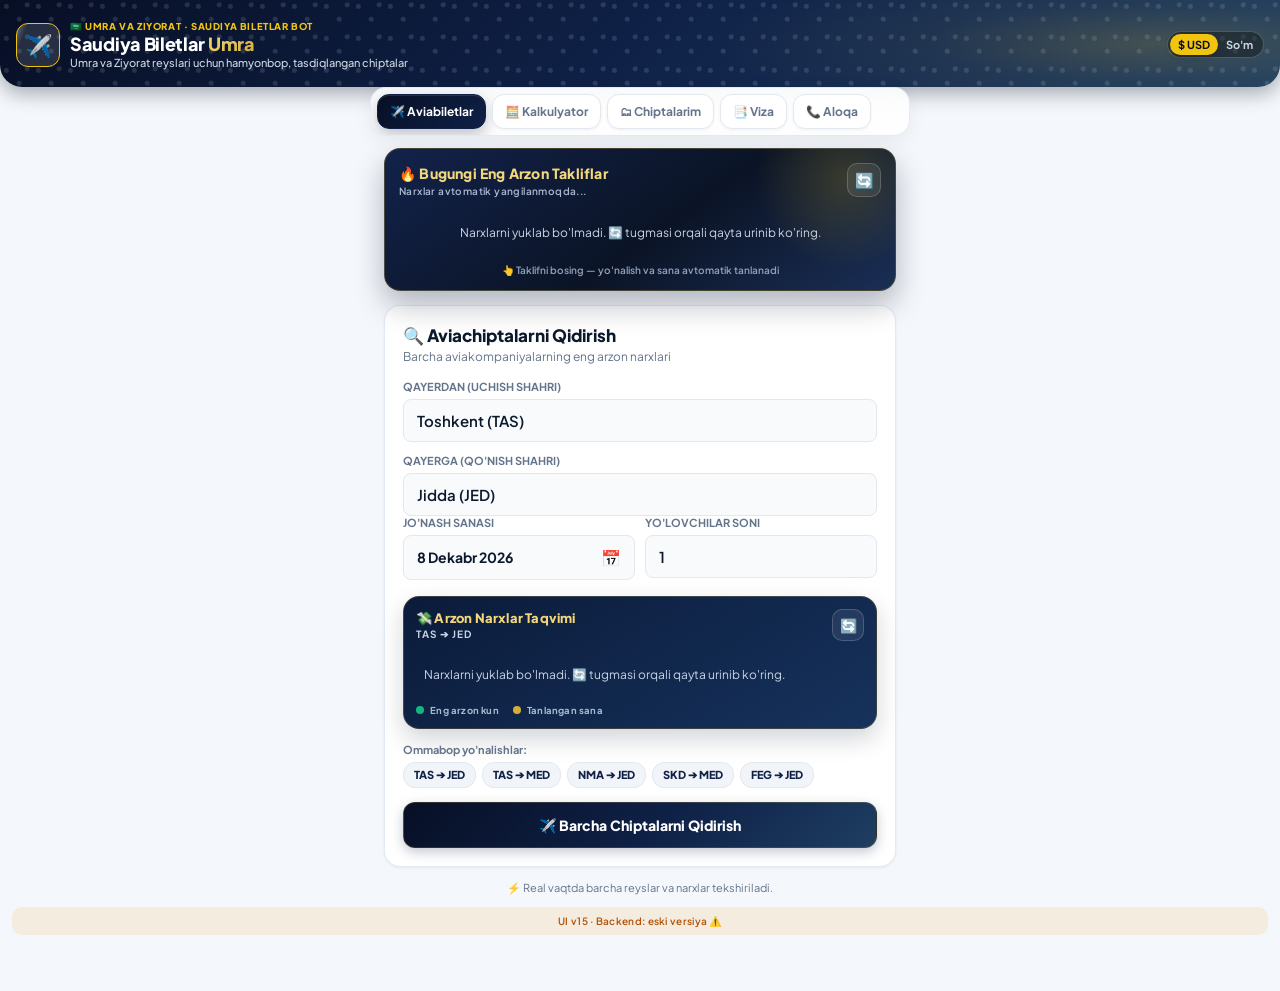
==== commit eb4245fd: "UI build v15: Mini App versiya belgilari yangilandi (backend APP_BUILD=v15 bilan mos) - APP_VERSION " ====
--- a/static/index.html
+++ b/static/index.html
@@ -8,11 +8,11 @@
 <link rel="preconnect" href="https://fonts.googleapis.com">
 <link rel="preconnect" href="https://fonts.gstatic.com" crossorigin>
 <link href="https://fonts.googleapis.com/css2?family=Plus+Jakarta+Sans:wght@400;500;600;700;800&display=swap" rel="stylesheet">
-<link rel="stylesheet" href="style.css?v=14">
+<link rel="stylesheet" href="style.css?v=15">
 </head>
 <body class="tg-body">
 
-  <!-- HEADER - Yangi Premium Dizayn v14 -->
+  <!-- HEADER - Yangi Premium Dizayn v15 -->
   <header class="tg-header">
     <div class="tg-header-pattern"></div>
     <div class="tg-header-glow"></div>
@@ -408,8 +408,8 @@
   </div>
 
   <!-- Build versiyasi — deploy yangilanganini tekshirish uchun -->
-  <div class="app-build" id="app-build">UI v14 · backend: tekshirilmoqda...</div>
-
-  <script src="app.js?v=14"></script>
+  <div class="app-build" id="app-build">UI v15 · backend: tekshirilmoqda...</div>
+
+  <script src="app.js?v=15"></script>
 </body>
 </html>
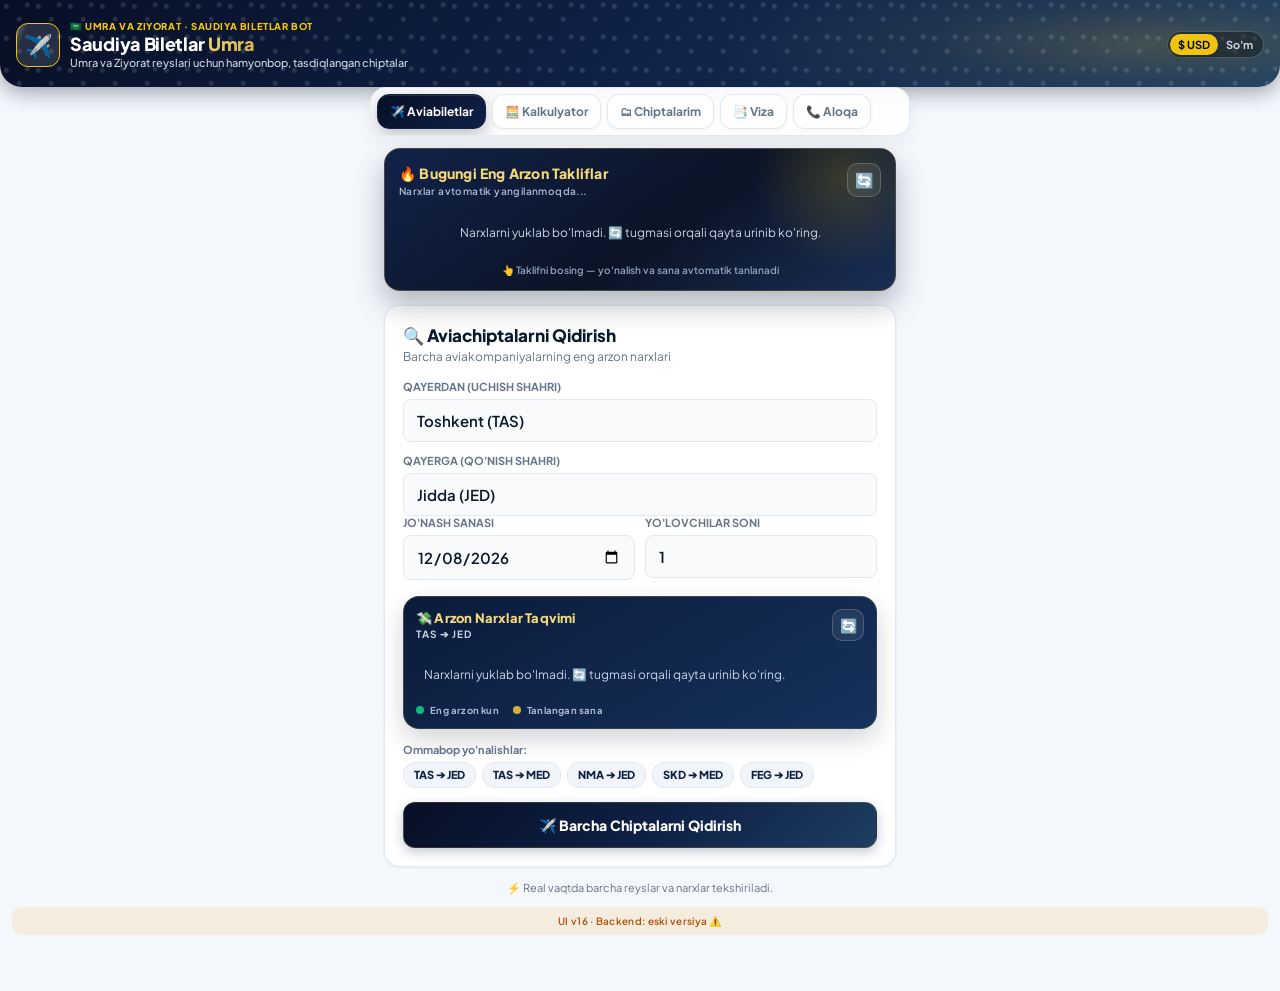
==== commit 638e32e9: "Mini App: sana tanlash maxsus taqvim-dropdown o'rniga native date inputga o'tdi Muammo: createCalend" ====
--- a/static/index.html
+++ b/static/index.html
@@ -8,7 +8,7 @@
 <link rel="preconnect" href="https://fonts.googleapis.com">
 <link rel="preconnect" href="https://fonts.gstatic.com" crossorigin>
 <link href="https://fonts.googleapis.com/css2?family=Plus+Jakarta+Sans:wght@400;500;600;700;800&display=swap" rel="stylesheet">
-<link rel="stylesheet" href="style.css?v=15">
+<link rel="stylesheet" href="style.css?v=16">
 </head>
 <body class="tg-body">
 
@@ -92,14 +92,7 @@
           <div class="tg-grid-2">
             <div>
               <label class="tg-label">Jo'nash sanasi</label>
-              <div class="tg-cal-wrap" id="depart_cal_wrap">
-                <button type="button" class="tg-cal-trigger" id="depart_cal_trigger" aria-label="Taqvimni ochish">
-                  <span id="depart_cal_label">Sanani tanlang</span>
-                  <span class="tg-cal-ico">📅</span>
-                </button>
-                <div class="tg-cal-dropdown hidden" id="depart_cal"></div>
-                <input type="hidden" id="depart_date">
-              </div>
+              <input id="depart_date" type="date" class="tg-input">
             </div>
             <div>
               <label class="tg-label">Yo'lovchilar soni</label>
@@ -194,14 +187,7 @@
           </div>
 
           <label class="tg-label">Pasport amal qilish muddati</label>
-          <div class="tg-cal-wrap" id="expiry_cal_wrap">
-            <button type="button" class="tg-cal-trigger" id="expiry_cal_trigger" aria-label="Pasport muddati taqvimi">
-              <span id="expiry_cal_label">Sanani tanlang</span>
-              <span class="tg-cal-ico">📅</span>
-            </button>
-            <div class="tg-cal-dropdown hidden" id="expiry_cal"></div>
-            <input type="hidden" id="p_expiry">
-          </div>
+          <input id="p_expiry" type="date" class="tg-input">
 
           <button id="btn-to-payment" class="tg-btn-primary">Davom etish (To'lovga o'tish) ➔</button>
         </div>
@@ -410,6 +396,6 @@
   <!-- Build versiyasi — deploy yangilanganini tekshirish uchun -->
   <div class="app-build" id="app-build">UI v15 · backend: tekshirilmoqda...</div>
 
-  <script src="app.js?v=15"></script>
+  <script src="app.js?v=16"></script>
 </body>
 </html>
--- a/static/style.css
+++ b/static/style.css
@@ -514,81 +514,6 @@
 .tg-empty { text-align: center; padding: 36px 14px; background: var(--tg-theme-secondary-bg-color, #fff); border-radius: var(--radius-lg); }
 .empty-icon { font-size: 40px; margin-bottom: 8px; }
 
-/* ==================== CUSTOM CALENDAR ==================== */
-.tg-cal-wrap { position: relative; }
-.tg-cal-trigger {
-  width: 100%;
-  display: flex;
-  align-items: center;
-  justify-content: space-between;
-  padding: 11px 13px;
-  border-radius: var(--radius-sm);
-  border: 1.5px solid var(--border-color);
-  background: var(--tg-theme-bg-color, #F8FAFC);
-  color: var(--tg-theme-text-color, var(--text-dark));
-  font-size: 14px;
-  font-weight: 700;
-  cursor: pointer;
-  text-align: left;
-}
-.tg-cal-trigger.open { border-color: var(--primary-light); background: #fff; }
-.tg-cal-ico { font-size: 16px; }
-.tg-cal-dropdown {
-  position: absolute;
-  top: calc(100% + 6px);
-  left: 0;
-  z-index: 80;
-  width: min(320px, 92vw);
-  background: #fff;
-  border: 1px solid var(--border-color);
-  border-radius: 16px;
-  box-shadow: 0 16px 40px rgba(7, 15, 37, 0.18);
-  padding: 12px;
-  color: #0B192C;
-}
-.tg-cal-head {
-  display: flex;
-  align-items: center;
-  justify-content: space-between;
-  margin-bottom: 10px;
-}
-.tg-cal-head strong { font-size: 14px; font-weight: 800; }
-.tg-cal-nav {
-  width: 32px; height: 32px;
-  border: none; border-radius: 10px;
-  background: #F1F5F9;
-  color: var(--primary);
-  font-size: 16px; font-weight: 800;
-  cursor: pointer;
-}
-.tg-cal-week, .tg-cal-grid {
-  display: grid;
-  grid-template-columns: repeat(7, 1fr);
-  gap: 4px;
-}
-.tg-cal-week span {
-  text-align: center;
-  font-size: 10px;
-  font-weight: 800;
-  color: #94A3B8;
-  padding: 4px 0;
-}
-.tg-cal-day {
-  height: 34px;
-  border: none;
-  border-radius: 10px;
-  background: transparent;
-  font-size: 12px;
-  font-weight: 700;
-  color: #0F172A;
-  cursor: pointer;
-}
-.tg-cal-day:hover:not(:disabled) { background: #EEF2FF; }
-.tg-cal-day.muted { color: #CBD5E1; }
-.tg-cal-day.today { box-shadow: inset 0 0 0 1.5px var(--accent); }
-.tg-cal-day.selected { background: var(--primary); color: #fff; }
-.tg-cal-day:disabled { color: #E2E8F0; cursor: not-allowed; }
-
 /* ==================== 3D PAYMENT CARD ==================== */
 .card-3d-scene {
   perspective: 1100px;
